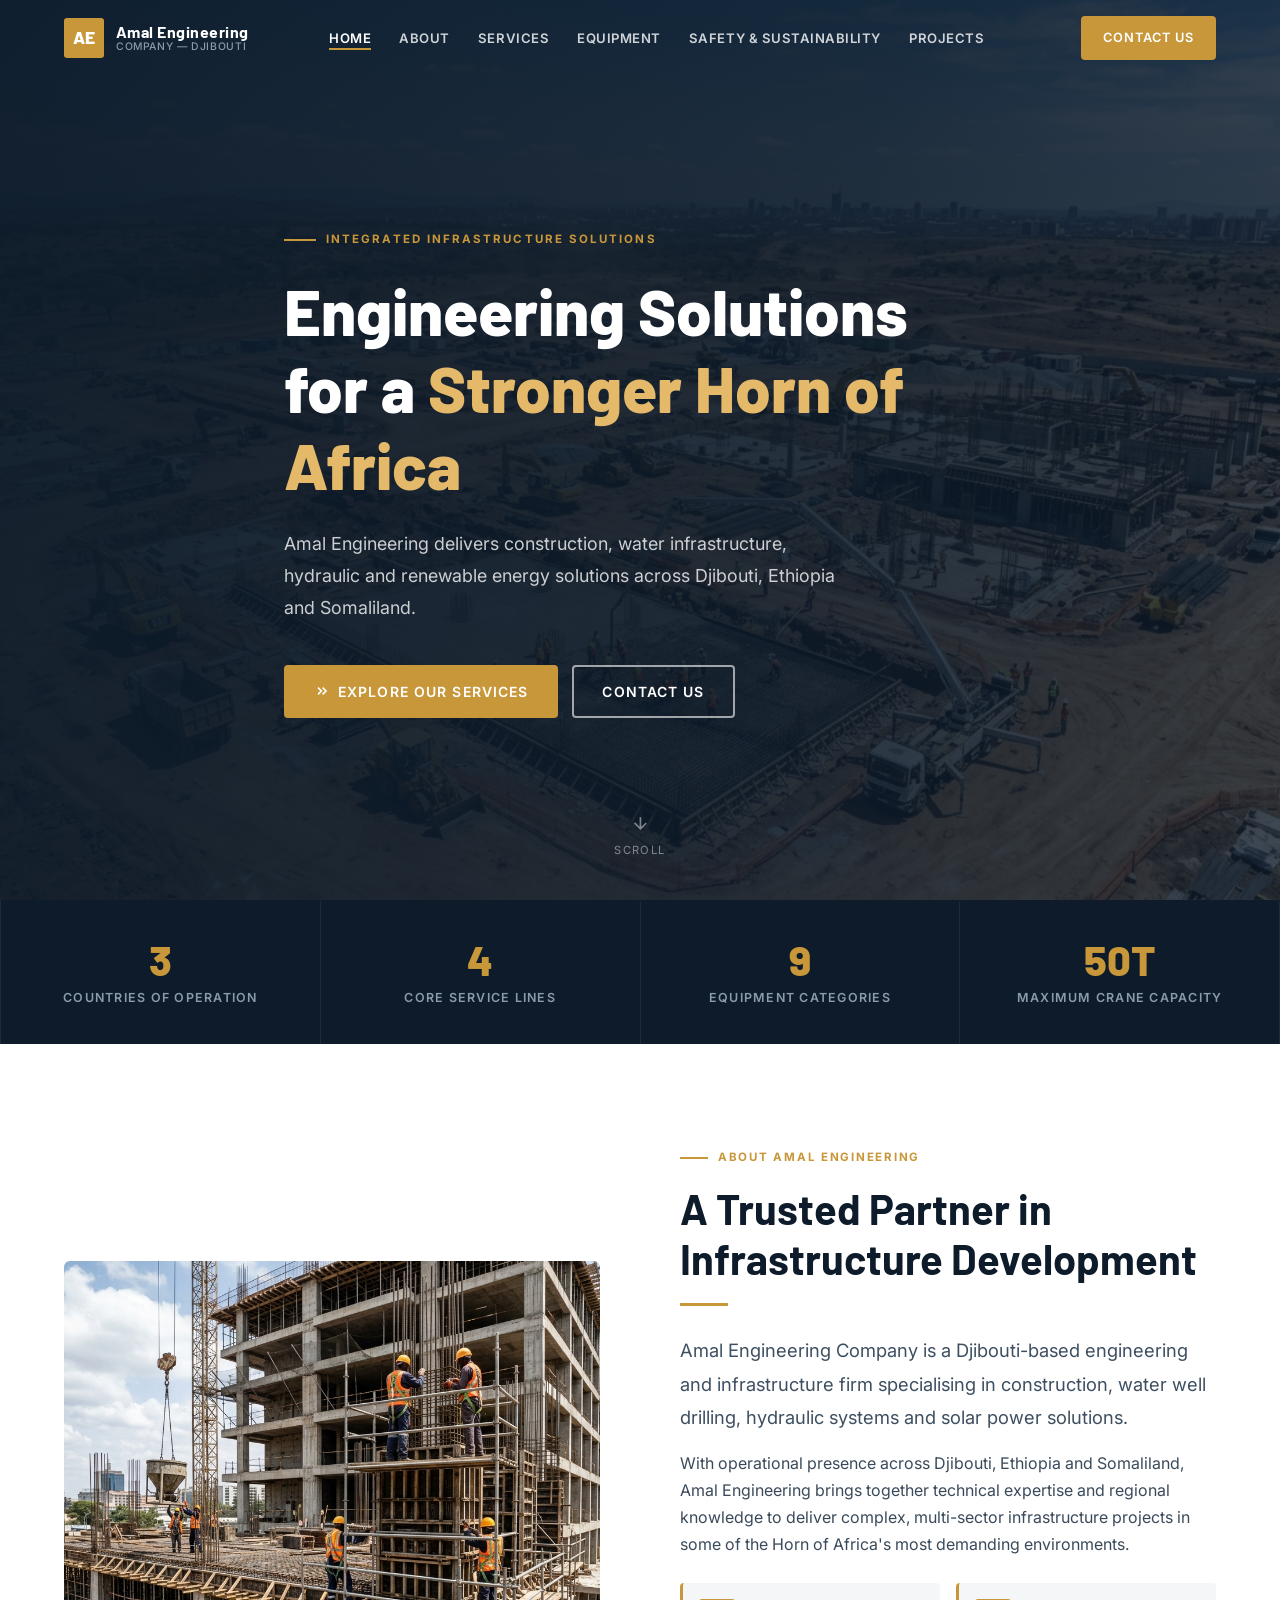
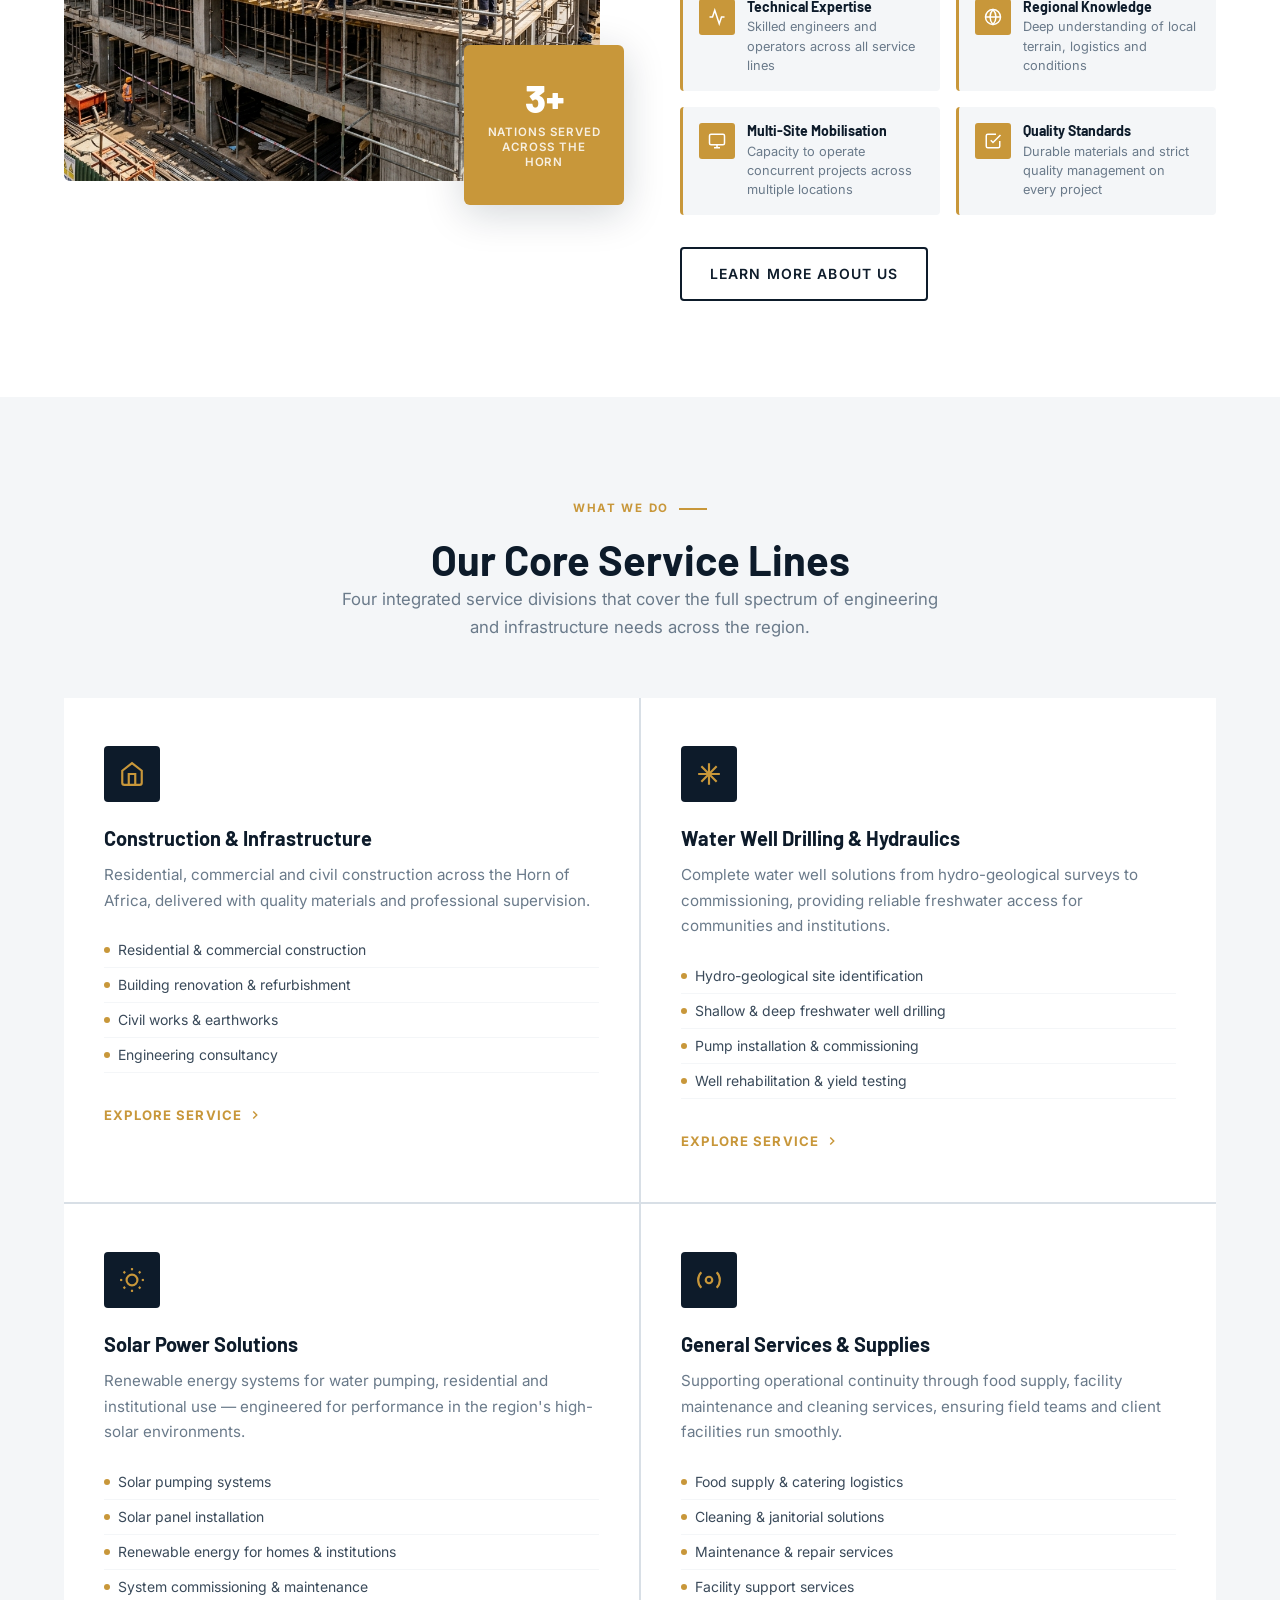
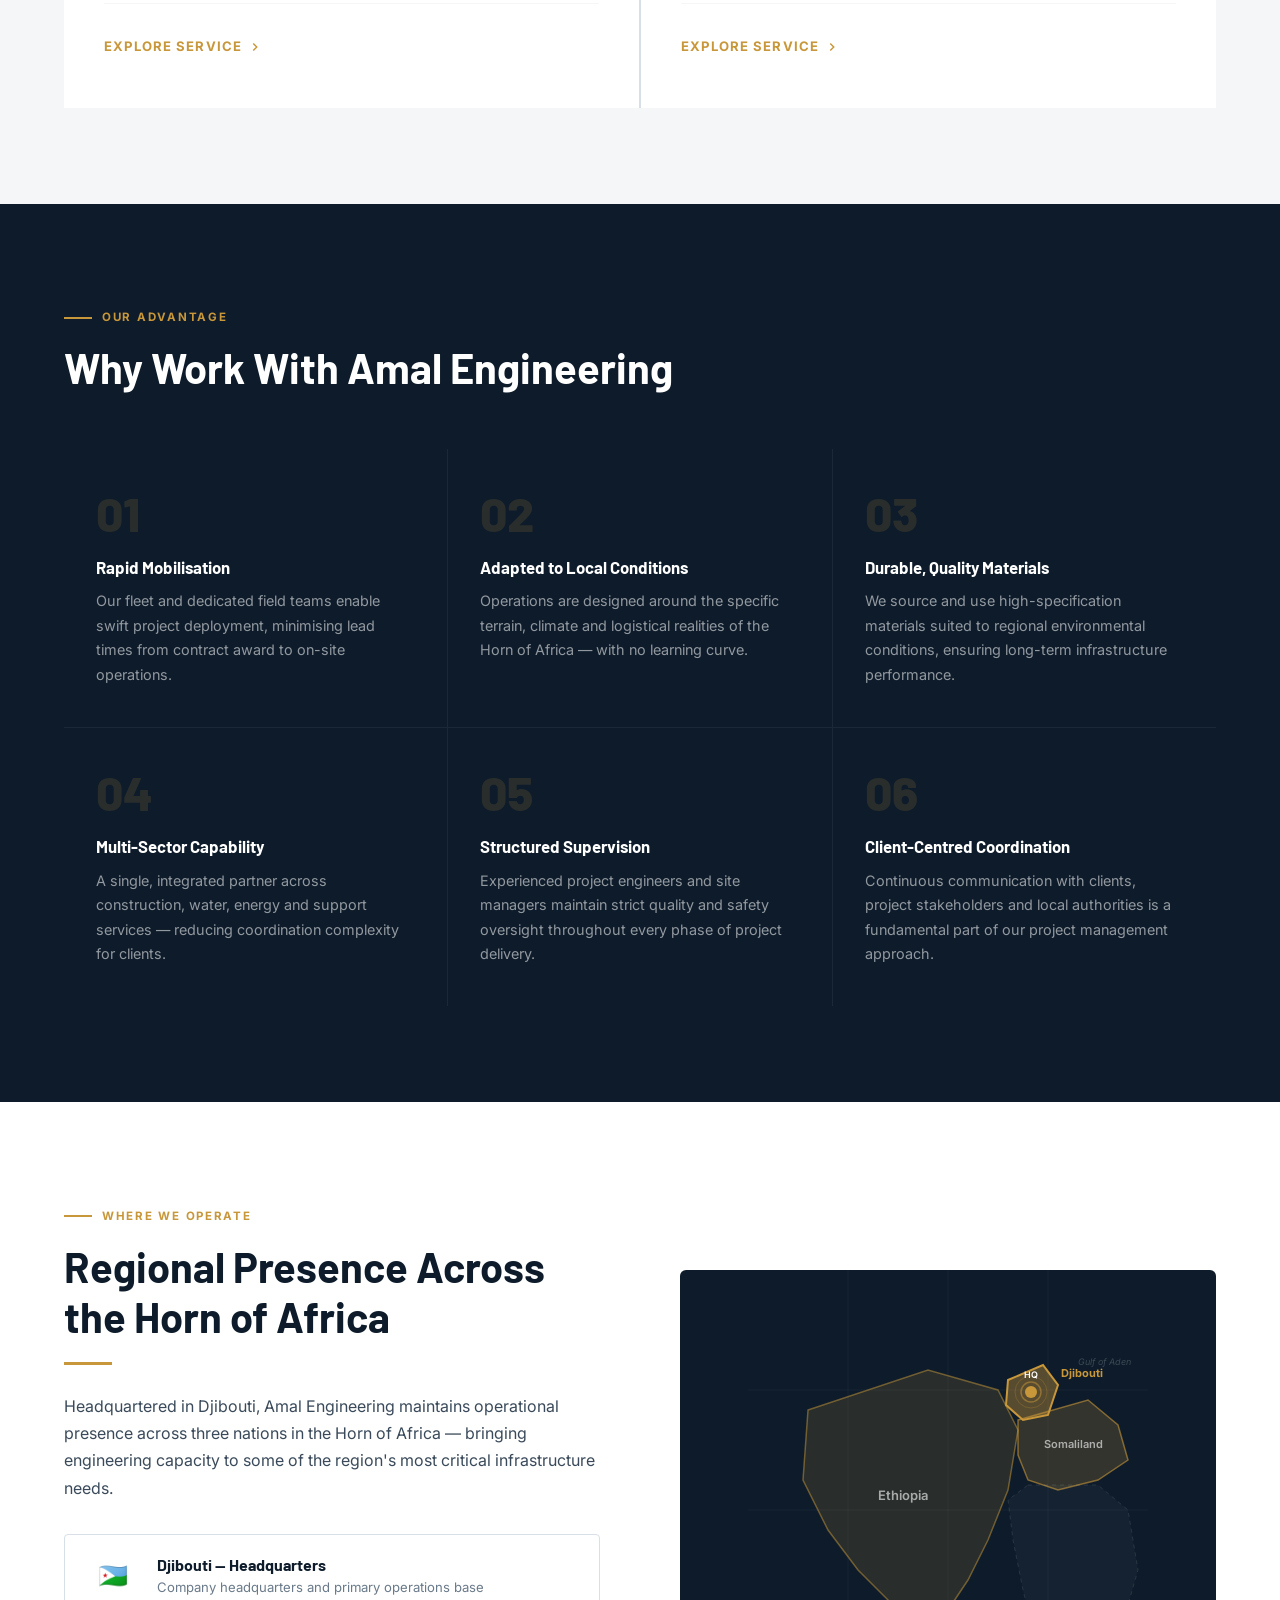
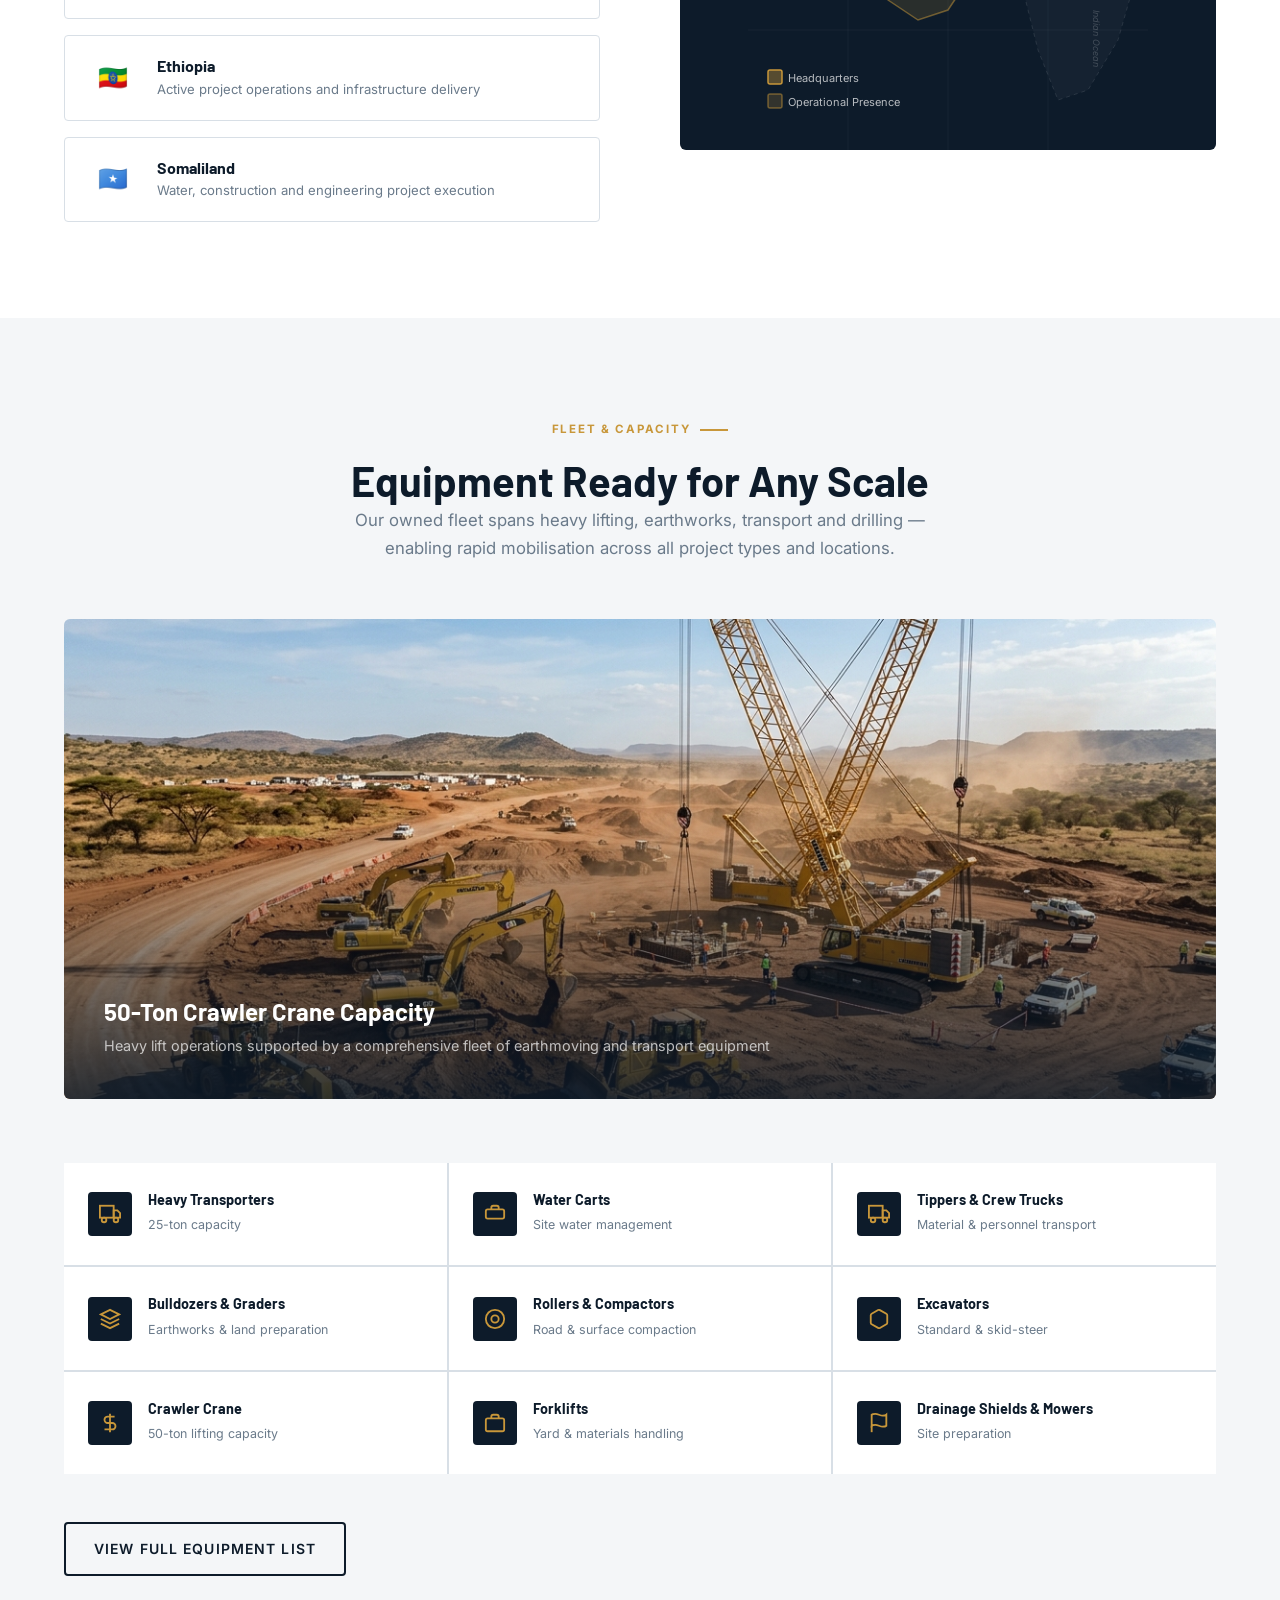
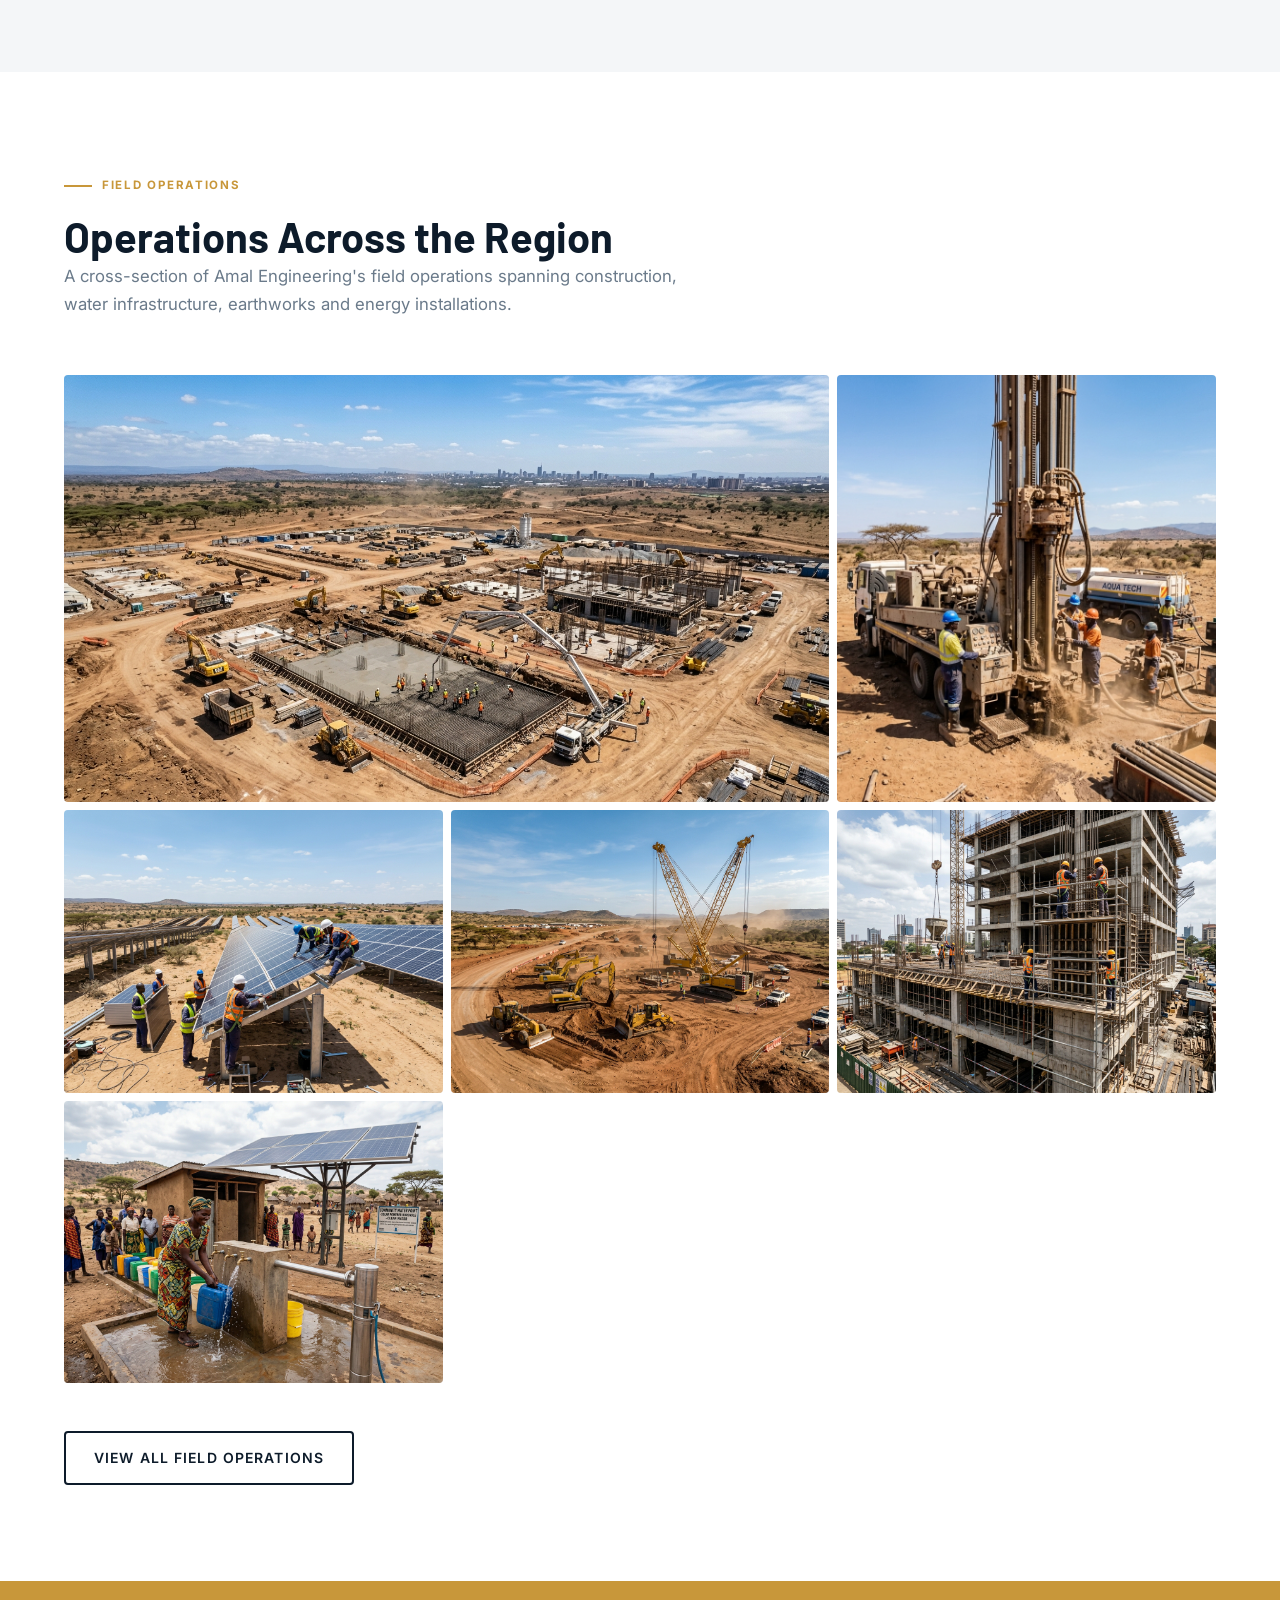
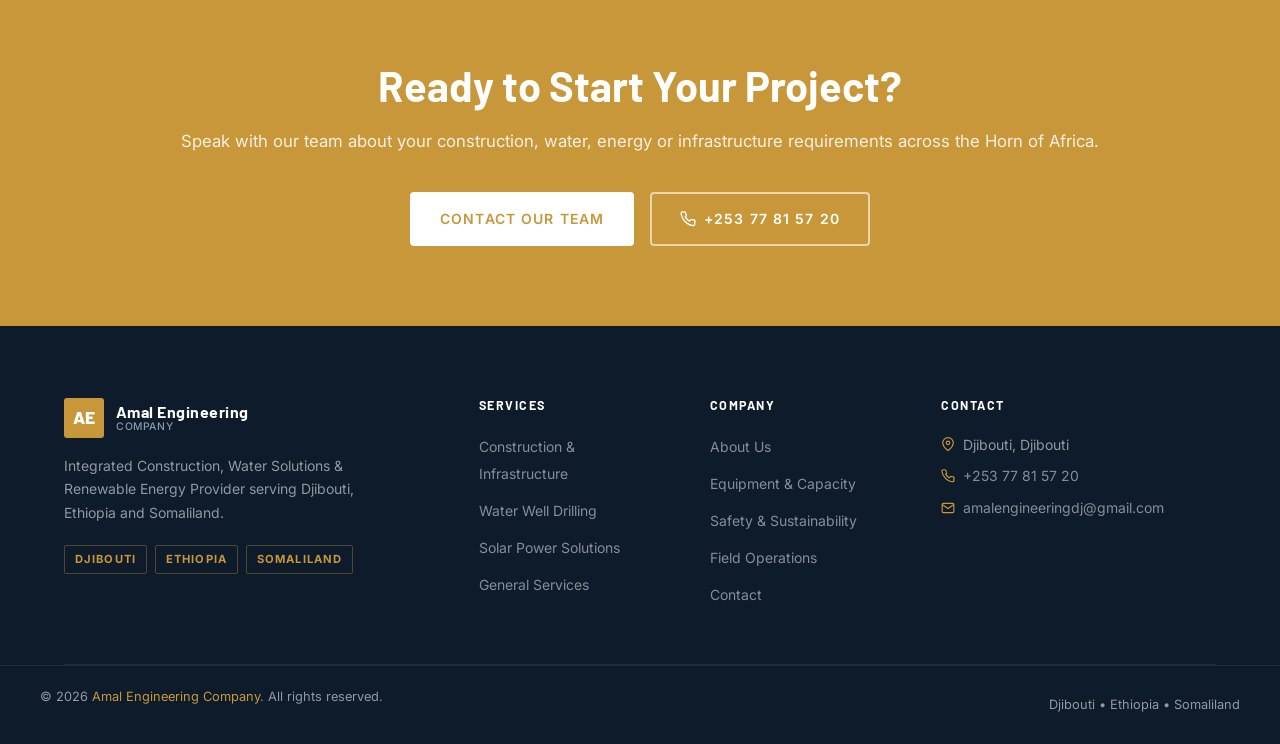
==== index.html @ 4c274668 "Initial commit: Amal Engineering Company corporate website" ====
<!DOCTYPE html>
<html lang="en">
<head>
  <meta charset="UTF-8" />
  <meta name="viewport" content="width=device-width, initial-scale=1.0" />
  <title>Amal Engineering Company — Construction, Water & Solar Solutions</title>
  <meta name="description" content="Amal Engineering Company delivers integrated construction, water well drilling, hydraulic systems and solar energy solutions across Djibouti, Ethiopia and Somaliland." />
  <meta name="keywords" content="engineering company Djibouti, water well drilling, construction Horn of Africa, solar energy Djibouti, infrastructure Ethiopia, Somaliland construction" />
  <link rel="canonical" href="index.html" />
  <link rel="stylesheet" href="css/style.css" />
  <link rel="icon" href="data:image/svg+xml,<svg xmlns='http://www.w3.org/2000/svg' viewBox='0 0 32 32'><rect width='32' height='32' rx='4' fill='%23C8973A'/><text y='22' x='4' font-size='18' font-weight='bold' fill='white' font-family='sans-serif'>A</text></svg>" />
</head>
<body>

<!-- HEADER -->
<header id="site-header">
  <div class="header-inner">
    <a href="index.html" class="site-logo" aria-label="Amal Engineering Home">
      <div class="logo-mark">AE</div>
      <div class="logo-text">
        <span>Amal Engineering</span>
        <span>Company — Djibouti</span>
      </div>
    </a>

    <nav class="main-nav" role="navigation" aria-label="Main navigation">
      <div class="nav-item">
        <a href="index.html" class="nav-link active">Home</a>
      </div>
      <div class="nav-item">
        <a href="about.html" class="nav-link">About</a>
      </div>
      <div class="nav-item has-dropdown">
        <a href="services.html" class="nav-link">Services</a>
        <div class="dropdown">
          <a href="water-drilling.html">Water &amp; Drilling</a>
          <a href="construction.html">Construction</a>
          <a href="solar-energy.html">Solar Energy</a>
          <a href="general-services.html">General Services</a>
        </div>
      </div>
      <div class="nav-item">
        <a href="equipment.html" class="nav-link">Equipment</a>
      </div>
      <div class="nav-item">
        <a href="safety.html" class="nav-link">Safety &amp; Sustainability</a>
      </div>
      <div class="nav-item">
        <a href="projects.html" class="nav-link">Projects</a>
      </div>
    </nav>

    <a href="contact.html" class="btn btn-primary header-cta btn-sm">Contact Us</a>

    <button class="nav-toggle" id="navToggle" aria-label="Toggle mobile menu" aria-expanded="false">
      <span></span><span></span><span></span>
    </button>
  </div>
</header>

<!-- MOBILE NAV -->
<nav class="mobile-nav" id="mobileNav" aria-label="Mobile navigation">
  <a href="index.html">Home</a>
  <a href="about.html">About</a>
  <a href="services.html">Services</a>
  <a href="water-drilling.html">Water &amp; Drilling</a>
  <a href="construction.html">Construction</a>
  <a href="solar-energy.html">Solar Energy</a>
  <a href="general-services.html">General Services</a>
  <a href="equipment.html">Equipment &amp; Capacity</a>
  <a href="safety.html">Safety &amp; Sustainability</a>
  <a href="projects.html">Projects</a>
  <a href="contact.html" class="btn btn-primary">Contact Us</a>
</nav>

<!-- HERO -->
<section class="hero" aria-label="Hero section">
  <div class="hero-bg">
    <img src="images/hero.jpg" alt="Amal Engineering construction site operations" loading="eager" fetchpriority="high" />
  </div>
  <div class="hero-overlay"></div>

  <div class="container">
    <div class="hero-content">
      <div class="hero-eyebrow">Integrated Infrastructure Solutions</div>
      <h1>Engineering Solutions for a <em>Stronger Horn of Africa</em></h1>
      <p class="hero-desc">
        Amal Engineering delivers construction, water infrastructure, hydraulic and renewable energy solutions across Djibouti, Ethiopia and Somaliland.
      </p>
      <div class="hero-btns">
        <a href="services.html" class="btn btn-primary" id="hero-explore-btn">
          <svg viewBox="0 0 24 24" fill="none" stroke="currentColor" stroke-width="2.5"><polyline points="13 17 18 12 13 7"/><polyline points="6 17 11 12 6 7"/></svg>
          Explore Our Services
        </a>
        <a href="contact.html" class="btn btn-outline" id="hero-contact-btn">Contact Us</a>
      </div>
    </div>
  </div>

  <div class="hero-scroll" aria-hidden="true">
    <svg viewBox="0 0 24 24" fill="none" stroke="currentColor" stroke-width="2"><path d="M12 5v14M5 12l7 7 7-7"/></svg>
    Scroll
  </div>
</section>

<!-- STATS BAR -->
<section class="stats-bar" aria-label="Company statistics">
  <div class="stats-grid container" style="max-width:100%; padding: 0;">
    <div class="stat-item fade-up">
      <div class="stat-number"><span class="counter" data-target="3">0</span></div>
      <div class="stat-label">Countries of Operation</div>
    </div>
    <div class="stat-item fade-up delay-1">
      <div class="stat-number"><span class="counter" data-target="4">0</span></div>
      <div class="stat-label">Core Service Lines</div>
    </div>
    <div class="stat-item fade-up delay-2">
      <div class="stat-number"><span class="counter" data-target="9">0</span></div>
      <div class="stat-label">Equipment Categories</div>
    </div>
    <div class="stat-item fade-up delay-3">
      <div class="stat-number"><span class="counter" data-target="50">0</span><span>T</span></div>
      <div class="stat-label">Maximum Crane Capacity</div>
    </div>
  </div>
</section>

<!-- ABOUT PREVIEW -->
<section class="section-pad" aria-labelledby="about-heading">
  <div class="container">
    <div class="about-grid">
      <div class="about-image fade-up">
        <img src="images/construction.jpg" alt="Amal Engineering construction operations" loading="lazy" />
        <div class="about-badge">
          <strong>3+</strong>
          <span>Nations Served Across The Horn</span>
        </div>
      </div>
      <div class="fade-up delay-2">
        <div class="section-label">About Amal Engineering</div>
        <h2 id="about-heading">A Trusted Partner in Infrastructure Development</h2>
        <div class="divider"></div>
        <p class="lead">Amal Engineering Company is a Djibouti-based engineering and infrastructure firm specialising in construction, water well drilling, hydraulic systems and solar power solutions.</p>
        <p>With operational presence across Djibouti, Ethiopia and Somaliland, Amal Engineering brings together technical expertise and regional knowledge to deliver complex, multi-sector infrastructure projects in some of the Horn of Africa's most demanding environments.</p>

        <div class="strengths-grid mt-24">
          <div class="strength-item">
            <div class="strength-icon">
              <svg viewBox="0 0 24 24" fill="none" stroke="currentColor" stroke-width="2"><path d="M22 12h-4l-3 9L9 3l-3 9H2"/></svg>
            </div>
            <div>
              <h4>Technical Expertise</h4>
              <p>Skilled engineers and operators across all service lines</p>
            </div>
          </div>
          <div class="strength-item">
            <div class="strength-icon">
              <svg viewBox="0 0 24 24" fill="none" stroke="currentColor" stroke-width="2"><circle cx="12" cy="12" r="10"/><path d="M2 12h20M12 2a15.3 15.3 0 0 1 4 10 15.3 15.3 0 0 1-4 10 15.3 15.3 0 0 1-4-10 15.3 15.3 0 0 1 4-10z"/></svg>
            </div>
            <div>
              <h4>Regional Knowledge</h4>
              <p>Deep understanding of local terrain, logistics and conditions</p>
            </div>
          </div>
          <div class="strength-item">
            <div class="strength-icon">
              <svg viewBox="0 0 24 24" fill="none" stroke="currentColor" stroke-width="2"><rect x="2" y="3" width="20" height="14" rx="2"/><path d="M8 21h8M12 17v4"/></svg>
            </div>
            <div>
              <h4>Multi-Site Mobilisation</h4>
              <p>Capacity to operate concurrent projects across multiple locations</p>
            </div>
          </div>
          <div class="strength-item">
            <div class="strength-icon">
              <svg viewBox="0 0 24 24" fill="none" stroke="currentColor" stroke-width="2"><polyline points="9 11 12 14 22 4"/><path d="M21 12v7a2 2 0 0 1-2 2H5a2 2 0 0 1-2-2V5a2 2 0 0 1 2-2h11"/></svg>
            </div>
            <div>
              <h4>Quality Standards</h4>
              <p>Durable materials and strict quality management on every project</p>
            </div>
          </div>
        </div>
        <div class="mt-32">
          <a href="about.html" class="btn btn-outline-dark" id="about-learn-more-btn">Learn More About Us</a>
        </div>
      </div>
    </div>
  </div>
</section>

<!-- SERVICES -->
<section class="services-section section-pad" aria-labelledby="services-heading">
  <div class="container">
    <div class="section-header centered fade-up">
      <div class="section-label">What We Do</div>
      <h2 id="services-heading">Our Core Service Lines</h2>
      <p>Four integrated service divisions that cover the full spectrum of engineering and infrastructure needs across the region.</p>
    </div>

    <div class="services-grid">
      <!-- Construction -->
      <div class="service-card fade-up">
        <div class="service-icon">
          <svg viewBox="0 0 24 24" fill="none" stroke="currentColor" stroke-width="2"><path d="M3 9l9-7 9 7v11a2 2 0 0 1-2 2H5a2 2 0 0 1-2-2z"/><polyline points="9 22 9 12 15 12 15 22"/></svg>
        </div>
        <h3>Construction &amp; Infrastructure</h3>
        <p>Residential, commercial and civil construction across the Horn of Africa, delivered with quality materials and professional supervision.</p>
        <ul class="service-list">
          <li>Residential &amp; commercial construction</li>
          <li>Building renovation &amp; refurbishment</li>
          <li>Civil works &amp; earthworks</li>
          <li>Engineering consultancy</li>
        </ul>
        <a href="construction.html" class="service-link">
          Explore Service
          <svg viewBox="0 0 24 24" fill="none" stroke="currentColor" stroke-width="2.5"><polyline points="9 18 15 12 9 6"/></svg>
        </a>
      </div>

      <!-- Water Drilling -->
      <div class="service-card fade-up delay-1">
        <div class="service-icon">
          <svg viewBox="0 0 24 24" fill="none" stroke="currentColor" stroke-width="2"><path d="M12 2v20M2 12h20"/><path d="M4.93 4.93l14.14 14.14M19.07 4.93L4.93 19.07"/></svg>
        </div>
        <h3>Water Well Drilling &amp; Hydraulics</h3>
        <p>Complete water well solutions from hydro-geological surveys to commissioning, providing reliable freshwater access for communities and institutions.</p>
        <ul class="service-list">
          <li>Hydro-geological site identification</li>
          <li>Shallow &amp; deep freshwater well drilling</li>
          <li>Pump installation &amp; commissioning</li>
          <li>Well rehabilitation &amp; yield testing</li>
        </ul>
        <a href="water-drilling.html" class="service-link">
          Explore Service
          <svg viewBox="0 0 24 24" fill="none" stroke="currentColor" stroke-width="2.5"><polyline points="9 18 15 12 9 6"/></svg>
        </a>
      </div>

      <!-- Solar -->
      <div class="service-card fade-up delay-2">
        <div class="service-icon">
          <svg viewBox="0 0 24 24" fill="none" stroke="currentColor" stroke-width="2"><circle cx="12" cy="12" r="5"/><line x1="12" y1="1" x2="12" y2="3"/><line x1="12" y1="21" x2="12" y2="23"/><line x1="4.22" y1="4.22" x2="5.64" y2="5.64"/><line x1="18.36" y1="18.36" x2="19.78" y2="19.78"/><line x1="1" y1="12" x2="3" y2="12"/><line x1="21" y1="12" x2="23" y2="12"/><line x1="4.22" y1="19.78" x2="5.64" y2="18.36"/><line x1="18.36" y1="5.64" x2="19.78" y2="4.22"/></svg>
        </div>
        <h3>Solar Power Solutions</h3>
        <p>Renewable energy systems for water pumping, residential and institutional use — engineered for performance in the region's high-solar environments.</p>
        <ul class="service-list">
          <li>Solar pumping systems</li>
          <li>Solar panel installation</li>
          <li>Renewable energy for homes &amp; institutions</li>
          <li>System commissioning &amp; maintenance</li>
        </ul>
        <a href="solar-energy.html" class="service-link">
          Explore Service
          <svg viewBox="0 0 24 24" fill="none" stroke="currentColor" stroke-width="2.5"><polyline points="9 18 15 12 9 6"/></svg>
        </a>
      </div>

      <!-- General Services -->
      <div class="service-card fade-up delay-3">
        <div class="service-icon">
          <svg viewBox="0 0 24 24" fill="none" stroke="currentColor" stroke-width="2"><circle cx="12" cy="12" r="3"/><path d="M19.07 4.93a10 10 0 0 1 0 14.14M4.93 4.93a10 10 0 0 0 0 14.14"/></svg>
        </div>
        <h3>General Services &amp; Supplies</h3>
        <p>Supporting operational continuity through food supply, facility maintenance and cleaning services, ensuring field teams and client facilities run smoothly.</p>
        <ul class="service-list">
          <li>Food supply &amp; catering logistics</li>
          <li>Cleaning &amp; janitorial solutions</li>
          <li>Maintenance &amp; repair services</li>
          <li>Facility support services</li>
        </ul>
        <a href="general-services.html" class="service-link">
          Explore Service
          <svg viewBox="0 0 24 24" fill="none" stroke="currentColor" stroke-width="2.5"><polyline points="9 18 15 12 9 6"/></svg>
        </a>
      </div>
    </div>
  </div>
</section>

<!-- WHY WORK WITH US -->
<section class="why-section section-pad" aria-labelledby="why-heading">
  <div class="container">
    <div class="section-header fade-up">
      <div class="section-label">Our Advantage</div>
      <h2 id="why-heading" class="text-white">Why Work With Amal Engineering</h2>
    </div>

    <div class="why-grid">
      <div class="why-item fade-up">
        <div class="why-num">01</div>
        <h3>Rapid Mobilisation</h3>
        <p>Our fleet and dedicated field teams enable swift project deployment, minimising lead times from contract award to on-site operations.</p>
      </div>
      <div class="why-item fade-up delay-1">
        <div class="why-num">02</div>
        <h3>Adapted to Local Conditions</h3>
        <p>Operations are designed around the specific terrain, climate and logistical realities of the Horn of Africa — with no learning curve.</p>
      </div>
      <div class="why-item fade-up delay-2">
        <div class="why-num">03</div>
        <h3>Durable, Quality Materials</h3>
        <p>We source and use high-specification materials suited to regional environmental conditions, ensuring long-term infrastructure performance.</p>
      </div>
      <div class="why-item fade-up delay-3">
        <div class="why-num">04</div>
        <h3>Multi-Sector Capability</h3>
        <p>A single, integrated partner across construction, water, energy and support services — reducing coordination complexity for clients.</p>
      </div>
      <div class="why-item fade-up delay-4">
        <div class="why-num">05</div>
        <h3>Structured Supervision</h3>
        <p>Experienced project engineers and site managers maintain strict quality and safety oversight throughout every phase of project delivery.</p>
      </div>
      <div class="why-item fade-up delay-5">
        <div class="why-num">06</div>
        <h3>Client-Centred Coordination</h3>
        <p>Continuous communication with clients, project stakeholders and local authorities is a fundamental part of our project management approach.</p>
      </div>
    </div>
  </div>
</section>

<!-- REGIONAL PRESENCE -->
<section class="section-pad" aria-labelledby="region-heading">
  <div class="container">
    <div class="region-grid">
      <div class="fade-up">
        <div class="section-label">Where We Operate</div>
        <h2 id="region-heading">Regional Presence Across the Horn of Africa</h2>
        <div class="divider"></div>
        <p>Headquartered in Djibouti, Amal Engineering maintains operational presence across three nations in the Horn of Africa — bringing engineering capacity to some of the region's most critical infrastructure needs.</p>

        <div class="country-list">
          <div class="country-item">
            <div class="country-flag" role="img" aria-label="Djibouti flag">🇩🇯</div>
            <div>
              <h4>Djibouti — Headquarters</h4>
              <p>Company headquarters and primary operations base</p>
            </div>
          </div>
          <div class="country-item">
            <div class="country-flag" role="img" aria-label="Ethiopia flag">🇪🇹</div>
            <div>
              <h4>Ethiopia</h4>
              <p>Active project operations and infrastructure delivery</p>
            </div>
          </div>
          <div class="country-item">
            <div class="country-flag" role="img" aria-label="Somaliland flag">🇸🇴</div>
            <div>
              <h4>Somaliland</h4>
              <p>Water, construction and engineering project execution</p>
            </div>
          </div>
        </div>
      </div>

      <div class="region-map fade-up delay-2" aria-label="Map showing Djibouti, Ethiopia and Somaliland">
        <!-- SVG Horn of Africa Map -->
        <svg viewBox="0 0 400 480" fill="none" xmlns="http://www.w3.org/2000/svg" role="img" aria-label="Regional map">
          <!-- Background -->
          <rect width="400" height="480" fill="#0D1B2A"/>
          <!-- Grid lines -->
          <line x1="0" y1="120" x2="400" y2="120" stroke="rgba(255,255,255,0.04)" stroke-width="1"/>
          <line x1="0" y1="240" x2="400" y2="240" stroke="rgba(255,255,255,0.04)" stroke-width="1"/>
          <line x1="0" y1="360" x2="400" y2="360" stroke="rgba(255,255,255,0.04)" stroke-width="1"/>
          <line x1="100" y1="0" x2="100" y2="480" stroke="rgba(255,255,255,0.04)" stroke-width="1"/>
          <line x1="200" y1="0" x2="200" y2="480" stroke="rgba(255,255,255,0.04)" stroke-width="1"/>
          <line x1="300" y1="0" x2="300" y2="480" stroke="rgba(255,255,255,0.04)" stroke-width="1"/>

          <!-- Ethiopia shape (simplified) -->
          <path d="M60 140 L180 100 L250 120 L270 160 L260 220 L240 270 L220 310 L200 340 L170 350 L140 330 L110 300 L80 260 L55 210 Z"
                fill="rgba(200,151,58,0.15)" stroke="rgba(200,151,58,0.5)" stroke-width="1.5"/>
          <text x="155" y="230" fill="rgba(255,255,255,0.6)" font-size="13" font-weight="600" text-anchor="middle" font-family="Inter, sans-serif">Ethiopia</text>

          <!-- Djibouti shape (simplified) -->
          <path d="M260 110 L295 95 L310 115 L300 145 L275 150 L258 135 Z"
                fill="rgba(200,151,58,0.4)" stroke="#C8973A" stroke-width="2"/>
          <text x="313" y="107" fill="#C8973A" font-size="11" font-weight="700" font-family="Inter, sans-serif">Djibouti</text>

          <!-- Somaliland shape (simplified) -->
          <path d="M270 150 L340 130 L370 155 L380 190 L350 210 L310 220 L280 210 L270 185 Z"
                fill="rgba(200,151,58,0.2)" stroke="rgba(200,151,58,0.6)" stroke-width="1.5"/>
          <text x="325" y="178" fill="rgba(255,255,255,0.6)" font-size="11" font-weight="600" text-anchor="middle" font-family="Inter, sans-serif">Somaliland</text>

          <!-- Somalia (unfilled, context only) -->
          <path d="M280 215 L350 215 L380 240 L390 300 L370 370 L340 420 L310 430 L290 380 L275 320 L265 270 L260 230 Z"
                fill="rgba(255,255,255,0.03)" stroke="rgba(255,255,255,0.1)" stroke-width="1" stroke-dasharray="4,4"/>

          <!-- HQ marker -->
          <circle cx="283" cy="122" r="6" fill="#C8973A"/>
          <circle cx="283" cy="122" r="10" fill="none" stroke="#C8973A" stroke-width="1.5" opacity="0.5"/>
          <circle cx="283" cy="122" r="16" fill="none" stroke="#C8973A" stroke-width="1" opacity="0.25"/>
          <text x="283" y="108" fill="white" font-size="9" text-anchor="middle" font-weight="600" font-family="Inter, sans-serif">HQ</text>

          <!-- Legend -->
          <rect x="20" y="400" width="14" height="14" rx="2" fill="rgba(200,151,58,0.4)" stroke="#C8973A" stroke-width="1.5"/>
          <text x="40" y="412" fill="rgba(255,255,255,0.7)" font-size="11" font-family="Inter, sans-serif">Headquarters</text>
          <rect x="20" y="424" width="14" height="14" rx="2" fill="rgba(200,151,58,0.2)" stroke="rgba(200,151,58,0.5)" stroke-width="1.5"/>
          <text x="40" y="436" fill="rgba(255,255,255,0.7)" font-size="11" font-family="Inter, sans-serif">Operational Presence</text>

          <!-- Gulf of Aden label -->
          <text x="330" y="95" fill="rgba(255,255,255,0.2)" font-size="9" font-style="italic" font-family="Inter, sans-serif">Gulf of Aden</text>
          <!-- Indian Ocean label -->
          <text x="345" y="340" fill="rgba(255,255,255,0.2)" font-size="9" font-style="italic" font-family="Inter, sans-serif" transform="rotate(90, 345, 340)">Indian Ocean</text>
        </svg>
      </div>
    </div>
  </div>
</section>

<!-- EQUIPMENT PREVIEW -->
<section class="section-pad" style="background: var(--gray-bg);" aria-labelledby="equip-heading">
  <div class="container">
    <div class="section-header centered fade-up">
      <div class="section-label">Fleet &amp; Capacity</div>
      <h2 id="equip-heading">Equipment Ready for Any Scale</h2>
      <p>Our owned fleet spans heavy lifting, earthworks, transport and drilling — enabling rapid mobilisation across all project types and locations.</p>
    </div>

    <div class="equipment-image-wrap fade-up">
      <img src="images/equipment.jpg" alt="Amal Engineering heavy equipment fleet on site" loading="lazy" />
      <div class="equipment-overlay">
        <div class="equipment-overlay-text">
          <h3>50-Ton Crawler Crane Capacity</h3>
          <p>Heavy lift operations supported by a comprehensive fleet of earthmoving and transport equipment</p>
        </div>
      </div>
    </div>

    <div class="equipment-grid fade-up">
      <div class="equipment-item">
        <div class="equip-icon"><svg viewBox="0 0 24 24" fill="none" stroke="currentColor" stroke-width="2"><rect x="1" y="3" width="15" height="13"/><polygon points="16 8 20 8 23 11 23 16 16 16 16 8"/><circle cx="5.5" cy="18.5" r="2.5"/><circle cx="18.5" cy="18.5" r="2.5"/></svg></div>
        <div class="equip-info"><h4>Heavy Transporters</h4><span>25-ton capacity</span></div>
      </div>
      <div class="equipment-item">
        <div class="equip-icon"><svg viewBox="0 0 24 24" fill="none" stroke="currentColor" stroke-width="2"><path d="M20 7H4a2 2 0 0 0-2 2v6a2 2 0 0 0 2 2h16a2 2 0 0 0 2-2V9a2 2 0 0 0-2-2z"/><path d="M8 7V5a2 2 0 0 1 2-2h4a2 2 0 0 1 2 2v2"/></svg></div>
        <div class="equip-info"><h4>Water Carts</h4><span>Site water management</span></div>
      </div>
      <div class="equipment-item">
        <div class="equip-icon"><svg viewBox="0 0 24 24" fill="none" stroke="currentColor" stroke-width="2"><rect x="1" y="3" width="15" height="13"/><polygon points="16 8 20 8 23 11 23 16 16 16 16 8"/><circle cx="5.5" cy="18.5" r="2.5"/><circle cx="18.5" cy="18.5" r="2.5"/></svg></div>
        <div class="equip-info"><h4>Tippers &amp; Crew Trucks</h4><span>Material &amp; personnel transport</span></div>
      </div>
      <div class="equipment-item">
        <div class="equip-icon"><svg viewBox="0 0 24 24" fill="none" stroke="currentColor" stroke-width="2"><path d="M12 2L2 7l10 5 10-5-10-5zM2 17l10 5 10-5M2 12l10 5 10-5"/></svg></div>
        <div class="equip-info"><h4>Bulldozers &amp; Graders</h4><span>Earthworks &amp; land preparation</span></div>
      </div>
      <div class="equipment-item">
        <div class="equip-icon"><svg viewBox="0 0 24 24" fill="none" stroke="currentColor" stroke-width="2"><circle cx="12" cy="12" r="10"/><circle cx="12" cy="12" r="4"/></svg></div>
        <div class="equip-info"><h4>Rollers &amp; Compactors</h4><span>Road &amp; surface compaction</span></div>
      </div>
      <div class="equipment-item">
        <div class="equip-icon"><svg viewBox="0 0 24 24" fill="none" stroke="currentColor" stroke-width="2"><path d="M21 16V8a2 2 0 0 0-1-1.73l-7-4a2 2 0 0 0-2 0l-7 4A2 2 0 0 0 3 8v8a2 2 0 0 0 1 1.73l7 4a2 2 0 0 0 2 0l7-4A2 2 0 0 0 21 16z"/></svg></div>
        <div class="equip-info"><h4>Excavators</h4><span>Standard &amp; skid-steer</span></div>
      </div>
      <div class="equipment-item">
        <div class="equip-icon"><svg viewBox="0 0 24 24" fill="none" stroke="currentColor" stroke-width="2"><line x1="12" y1="2" x2="12" y2="22"/><path d="M17 5H9.5a3.5 3.5 0 0 0 0 7h5a3.5 3.5 0 0 1 0 7H6"/></svg></div>
        <div class="equip-info"><h4>Crawler Crane</h4><span>50-ton lifting capacity</span></div>
      </div>
      <div class="equipment-item">
        <div class="equip-icon"><svg viewBox="0 0 24 24" fill="none" stroke="currentColor" stroke-width="2"><rect x="2" y="7" width="20" height="14" rx="2"/><path d="M16 7V5a2 2 0 0 0-2-2h-4a2 2 0 0 0-2 2v2"/></svg></div>
        <div class="equip-info"><h4>Forklifts</h4><span>Yard &amp; materials handling</span></div>
      </div>
      <div class="equipment-item">
        <div class="equip-icon"><svg viewBox="0 0 24 24" fill="none" stroke="currentColor" stroke-width="2"><path d="M4 15s1-1 4-1 5 2 8 2 4-1 4-1V3s-1 1-4 1-5-2-8-2-4 1-4 1z"/><line x1="4" y1="22" x2="4" y2="15"/></svg></div>
        <div class="equip-info"><h4>Drainage Shields &amp; Mowers</h4><span>Site preparation</span></div>
      </div>
    </div>

    <div class="mt-48 text-center fade-up">
      <a href="equipment.html" class="btn btn-outline-dark" id="view-all-equipment-btn">View Full Equipment List</a>
    </div>
  </div>
</section>

<!-- PROJECTS GALLERY PREVIEW -->
<section class="section-pad" aria-labelledby="projects-heading">
  <div class="container">
    <div class="section-header fade-up">
      <div class="section-label">Field Operations</div>
      <h2 id="projects-heading">Operations Across the Region</h2>
      <p>A cross-section of Amal Engineering's field operations spanning construction, water infrastructure, earthworks and energy installations.</p>
    </div>

    <div class="gallery-grid fade-up">
      <div class="gallery-item large">
        <img src="images/hero.jpg" alt="Large-scale construction site operations" loading="lazy" />
        <div class="gallery-caption">Construction &amp; Earthworks</div>
      </div>
      <div class="gallery-item">
        <img src="images/water-drilling.jpg" alt="Water well drilling operation" loading="lazy" />
        <div class="gallery-caption">Water Well Drilling</div>
      </div>
      <div class="gallery-item">
        <img src="images/solar.jpg" alt="Solar panel installation" loading="lazy" />
        <div class="gallery-caption">Solar Installation</div>
      </div>
      <div class="gallery-item">
        <img src="images/equipment.jpg" alt="Heavy equipment operations" loading="lazy" />
        <div class="gallery-caption">Heavy Equipment Operations</div>
      </div>
      <div class="gallery-item">
        <img src="images/construction.jpg" alt="Building construction" loading="lazy" />
        <div class="gallery-caption">Reinforced Concrete Construction</div>
      </div>
      <div class="gallery-item">
        <img src="images/water-community.jpg" alt="Water distribution point" loading="lazy" />
        <div class="gallery-caption">Community Water Distribution</div>
      </div>
    </div>

    <div class="mt-48 text-center fade-up">
      <a href="projects.html" class="btn btn-outline-dark" id="view-projects-btn">View All Field Operations</a>
    </div>
  </div>
</section>

<!-- CTA -->
<section class="cta-section" aria-label="Call to action">
  <div class="container">
    <div class="cta-inner fade-up">
      <h2>Ready to Start Your Project?</h2>
      <p>Speak with our team about your construction, water, energy or infrastructure requirements across the Horn of Africa.</p>
      <div class="cta-btns">
        <a href="contact.html" class="btn btn-white" id="cta-contact-btn">Contact Our Team</a>
        <a href="tel:+25377815720" class="btn btn-outline-white" id="cta-call-btn">
          <svg viewBox="0 0 24 24" fill="none" stroke="currentColor" stroke-width="2"><path d="M22 16.92v3a2 2 0 0 1-2.18 2 19.79 19.79 0 0 1-8.63-3.07A19.5 19.5 0 0 1 4.69 12a19.79 19.79 0 0 1-3.07-8.67A2 2 0 0 1 3.6 1.27h3a2 2 0 0 1 2 1.72c.127.96.361 1.903.7 2.81a2 2 0 0 1-.45 2.11L7.91 8.82a16 16 0 0 0 6.27 6.27l1.85-1.85a2 2 0 0 1 2.11-.45c.907.339 1.85.573 2.81.7A2 2 0 0 1 22 16.92z"/></svg>
          +253 77 81 57 20
        </a>
      </div>
    </div>
  </div>
</section>

<!-- FOOTER -->
<footer role="contentinfo">
  <div class="container">
    <div class="footer-grid">
      <div class="footer-brand">
        <div class="site-logo">
          <div class="logo-mark">AE</div>
          <div class="logo-text">
            <span>Amal Engineering</span>
            <span>Company</span>
          </div>
        </div>
        <p>Integrated Construction, Water Solutions &amp; Renewable Energy Provider serving Djibouti, Ethiopia and Somaliland.</p>
        <div class="footer-regions">
          <span class="region-tag">Djibouti</span>
          <span class="region-tag">Ethiopia</span>
          <span class="region-tag">Somaliland</span>
        </div>
      </div>

      <div class="footer-col">
        <h5>Services</h5>
        <ul>
          <li><a href="construction.html">Construction &amp; Infrastructure</a></li>
          <li><a href="water-drilling.html">Water Well Drilling</a></li>
          <li><a href="solar-energy.html">Solar Power Solutions</a></li>
          <li><a href="general-services.html">General Services</a></li>
        </ul>
      </div>

      <div class="footer-col">
        <h5>Company</h5>
        <ul>
          <li><a href="about.html">About Us</a></li>
          <li><a href="equipment.html">Equipment &amp; Capacity</a></li>
          <li><a href="safety.html">Safety &amp; Sustainability</a></li>
          <li><a href="projects.html">Field Operations</a></li>
          <li><a href="contact.html">Contact</a></li>
        </ul>
      </div>

      <div class="footer-col footer-contact">
        <h5>Contact</h5>
        <p>
          <svg viewBox="0 0 24 24" fill="none" stroke="currentColor" stroke-width="2"><path d="M21 10c0 7-9 13-9 13s-9-6-9-13a9 9 0 0 1 18 0z"/><circle cx="12" cy="10" r="3"/></svg>
          Djibouti, Djibouti
        </p>
        <p>
          <svg viewBox="0 0 24 24" fill="none" stroke="currentColor" stroke-width="2"><path d="M22 16.92v3a2 2 0 0 1-2.18 2 19.79 19.79 0 0 1-8.63-3.07A19.5 19.5 0 0 1 4.69 12 19.79 19.79 0 0 1 1.62 3.33A2 2 0 0 1 3.6 1.27h3a2 2 0 0 1 2 1.72c.127.96.361 1.903.7 2.81a2 2 0 0 1-.45 2.11L7.91 8.82a16 16 0 0 0 6.27 6.27l1.85-1.85a2 2 0 0 1 2.11-.45c.907.339 1.85.573 2.81.7A2 2 0 0 1 22 16.92z"/></svg>
          <a href="tel:+25377815720">+253 77 81 57 20</a>
        </p>
        <p>
          <svg viewBox="0 0 24 24" fill="none" stroke="currentColor" stroke-width="2"><path d="M4 4h16c1.1 0 2 .9 2 2v12c0 1.1-.9 2-2 2H4c-1.1 0-2-.9-2-2V6c0-1.1.9-2 2-2z"/><polyline points="22,6 12,13 2,6"/></svg>
          <a href="mailto:amalengineeringdj@gmail.com">amalengineeringdj@gmail.com</a>
        </p>
      </div>
    </div>
  </div>
  <div class="footer-bottom" style="border-top: 1px solid rgba(255,255,255,0.08); padding: 20px 24px;">
    <div style="max-width: var(--container); margin: 0 auto; width: 100%; display: flex; align-items: center; justify-content: space-between; flex-wrap: wrap; gap: 12px;">
      <p>&copy; 2026 <span>Amal Engineering Company</span>. All rights reserved.</p>
      <p>Djibouti &bull; Ethiopia &bull; Somaliland</p>
    </div>
  </div>
</footer>

<script src="js/main.js"></script>
</body>
</html>
---- css/style.css ----
/* ============================================================
   AMAL ENGINEERING COMPANY — MAIN STYLESHEET
   Design System: Corporate Engineering / Navy + Charcoal / Accent: #C8973A
   ============================================================ */

@import url('https://fonts.googleapis.com/css2?family=Inter:wght@300;400;500;600;700;800&family=Barlow:wght@400;500;600;700;800&display=swap');

/* === RESET & BASE ============================================ */
*, *::before, *::after { box-sizing: border-box; margin: 0; padding: 0; }

:root {
  --navy:       #0D1B2A;
  --navy-mid:   #162338;
  --navy-light: #1E3451;
  --charcoal:   #2C3E50;
  --charcoal-2: #3D4F60;
  --gray-dark:  #5A6A7A;
  --gray-mid:   #8A9BAA;
  --gray-light: #D0D9E2;
  --gray-bg:    #F4F6F8;
  --white:      #FFFFFF;
  --accent:     #C8973A;
  --accent-dark:#A07828;
  --accent-light:#E4B96A;
  --text-body:  #3A4A5A;
  --text-muted: #6A7A8A;
  --border:     #D8DFE6;

  --font-heading: 'Barlow', sans-serif;
  --font-body:    'Inter', sans-serif;

  --section-pad: 96px 0;
  --container:   1200px;
  --radius-sm:   4px;
  --radius:      6px;
  --radius-lg:   10px;
  --shadow-sm:   0 2px 8px rgba(13,27,42,0.08);
  --shadow:      0 4px 20px rgba(13,27,42,0.12);
  --shadow-lg:   0 8px 40px rgba(13,27,42,0.18);
  --transition:  all 0.3s ease;
}

html { scroll-behavior: smooth; font-size: 16px; }

body {
  font-family: var(--font-body);
  color: var(--text-body);
  background: var(--white);
  line-height: 1.7;
  -webkit-font-smoothing: antialiased;
}

img { max-width: 100%; height: auto; display: block; }
a { text-decoration: none; color: inherit; }
ul { list-style: none; }

.container {
  max-width: var(--container);
  margin: 0 auto;
  padding: 0 24px;
}

.section-pad { padding: var(--section-pad); }

/* === TYPOGRAPHY ============================================= */
h1, h2, h3, h4, h5 {
  font-family: var(--font-heading);
  font-weight: 700;
  line-height: 1.2;
  color: var(--navy);
}
h1 { font-size: clamp(2.2rem, 5vw, 3.6rem); font-weight: 800; }
h2 { font-size: clamp(1.8rem, 3.5vw, 2.6rem); }
h3 { font-size: clamp(1.2rem, 2.5vw, 1.5rem); }
h4 { font-size: 1.1rem; }
p { margin-bottom: 1rem; }
p:last-child { margin-bottom: 0; }

.lead {
  font-size: 1.15rem;
  color: var(--charcoal-2);
  line-height: 1.8;
}

/* === SECTION LABELS ========================================= */
.section-label {
  display: inline-flex;
  align-items: center;
  gap: 10px;
  font-family: var(--font-body);
  font-size: 0.72rem;
  font-weight: 700;
  letter-spacing: 0.15em;
  text-transform: uppercase;
  color: var(--accent);
  margin-bottom: 16px;
}
.section-label::before {
  content: '';
  display: block;
  width: 28px;
  height: 2px;
  background: var(--accent);
  flex-shrink: 0;
}

.section-header { margin-bottom: 56px; }
.section-header p { max-width: 620px; color: var(--text-muted); font-size: 1.05rem; }
.section-header.centered { text-align: center; }
.section-header.centered p { margin: 0 auto; }
.section-header.centered .section-label { justify-content: center; }
.section-header.centered .section-label::before { display: none; }
.section-header.centered .section-label::after {
  content: '';
  display: block;
  width: 28px;
  height: 2px;
  background: var(--accent);
}

/* === BUTTONS =============================================== */
.btn {
  display: inline-flex;
  align-items: center;
  gap: 8px;
  padding: 13px 28px;
  border-radius: var(--radius-sm);
  font-family: var(--font-body);
  font-size: 0.875rem;
  font-weight: 600;
  letter-spacing: 0.03em;
  cursor: pointer;
  border: 2px solid transparent;
  transition: var(--transition);
  white-space: nowrap;
  text-transform: uppercase;
  letter-spacing: 0.08em;
}
.btn-primary {
  background: var(--accent);
  color: var(--white);
  border-color: var(--accent);
}
.btn-primary:hover {
  background: var(--accent-dark);
  border-color: var(--accent-dark);
  transform: translateY(-1px);
  box-shadow: 0 6px 20px rgba(200,151,58,0.35);
}
.btn-outline {
  background: transparent;
  color: var(--white);
  border-color: rgba(255,255,255,0.6);
}
.btn-outline:hover {
  background: rgba(255,255,255,0.1);
  border-color: var(--white);
}
.btn-outline-dark {
  background: transparent;
  color: var(--navy);
  border-color: var(--navy);
}
.btn-outline-dark:hover {
  background: var(--navy);
  color: var(--white);
}
.btn-sm { padding: 9px 20px; font-size: 0.8rem; }
.btn svg { width: 16px; height: 16px; flex-shrink: 0; }

/* === HEADER / NAVIGATION ==================================== */
#site-header {
  position: fixed;
  top: 0; left: 0; right: 0;
  z-index: 1000;
  background: transparent;
  transition: background 0.35s ease, box-shadow 0.35s ease;
}
#site-header.scrolled {
  background: var(--navy);
  box-shadow: 0 2px 24px rgba(13,27,42,0.35);
}

.header-inner {
  max-width: var(--container);
  margin: 0 auto;
  padding: 0 24px;
  height: 76px;
  display: flex;
  align-items: center;
  justify-content: space-between;
  gap: 32px;
}

.site-logo {
  display: flex;
  align-items: center;
  gap: 12px;
  flex-shrink: 0;
}
.logo-mark {
  width: 40px;
  height: 40px;
  background: var(--accent);
  display: flex;
  align-items: center;
  justify-content: center;
  font-family: var(--font-heading);
  font-weight: 800;
  font-size: 1.1rem;
  color: var(--white);
  border-radius: 3px;
  letter-spacing: -0.02em;
}
.logo-text { line-height: 1.1; }
.logo-text span:first-child {
  display: block;
  font-family: var(--font-heading);
  font-weight: 700;
  font-size: 1rem;
  color: var(--white);
  letter-spacing: 0.03em;
}
.logo-text span:last-child {
  display: block;
  font-size: 0.65rem;
  color: var(--gray-mid);
  letter-spacing: 0.06em;
  text-transform: uppercase;
  font-weight: 500;
}

.main-nav { display: flex; align-items: center; gap: 4px; }
.nav-link {
  position: relative;
  padding: 8px 12px;
  font-size: 0.82rem;
  font-weight: 600;
  color: rgba(255,255,255,0.8);
  letter-spacing: 0.04em;
  text-transform: uppercase;
  transition: color 0.25s;
  border-radius: 3px;
}
.nav-link:hover, .nav-link.active {
  color: var(--white);
}
.nav-link::after {
  content: '';
  position: absolute;
  bottom: 4px; left: 12px; right: 12px;
  height: 2px;
  background: var(--accent);
  transform: scaleX(0);
  transition: transform 0.25s;
}
.nav-link:hover::after, .nav-link.active::after { transform: scaleX(1); }

/* Dropdown */
.nav-item { position: relative; }
.nav-item.has-dropdown:hover .dropdown { opacity: 1; visibility: visible; transform: translateY(0); }
.dropdown {
  position: absolute;
  top: calc(100% + 8px);
  left: 0;
  width: 220px;
  background: var(--navy);
  border: 1px solid rgba(255,255,255,0.08);
  border-top: 3px solid var(--accent);
  box-shadow: var(--shadow-lg);
  opacity: 0;
  visibility: hidden;
  transform: translateY(-8px);
  transition: all 0.25s ease;
  border-radius: 0 0 var(--radius) var(--radius);
}
.dropdown a {
  display: block;
  padding: 10px 18px;
  font-size: 0.82rem;
  font-weight: 500;
  color: rgba(255,255,255,0.75);
  border-bottom: 1px solid rgba(255,255,255,0.06);
  transition: all 0.2s;
  letter-spacing: 0.02em;
}
.dropdown a:last-child { border-bottom: none; }
.dropdown a:hover { color: var(--white); background: rgba(255,255,255,0.05); padding-left: 24px; }

.header-cta { margin-left: 16px; }

/* Mobile nav toggle */
.nav-toggle {
  display: none;
  flex-direction: column;
  gap: 5px;
  cursor: pointer;
  padding: 6px;
  background: none;
  border: none;
}
.nav-toggle span {
  display: block;
  width: 24px;
  height: 2px;
  background: var(--white);
  transition: var(--transition);
}
.nav-toggle.open span:nth-child(1) { transform: translateY(7px) rotate(45deg); }
.nav-toggle.open span:nth-child(2) { opacity: 0; }
.nav-toggle.open span:nth-child(3) { transform: translateY(-7px) rotate(-45deg); }

/* Mobile Nav */
.mobile-nav {
  display: none;
  position: fixed;
  top: 76px; left: 0; right: 0; bottom: 0;
  background: var(--navy);
  overflow-y: auto;
  z-index: 999;
  padding: 32px 24px;
  flex-direction: column;
  gap: 8px;
}
.mobile-nav.open { display: flex; }
.mobile-nav a {
  display: block;
  padding: 14px 0;
  font-family: var(--font-heading);
  font-size: 1.1rem;
  font-weight: 600;
  color: rgba(255,255,255,0.8);
  border-bottom: 1px solid rgba(255,255,255,0.08);
  transition: color 0.2s;
  letter-spacing: 0.03em;
}
.mobile-nav a:hover { color: var(--accent); }
.mobile-nav .btn { margin-top: 24px; justify-content: center; width: 100%; }

/* === HERO =================================================== */
.hero {
  position: relative;
  min-height: 100vh;
  display: flex;
  align-items: center;
  overflow: hidden;
}
.hero-bg {
  position: absolute;
  inset: 0;
  background: var(--navy);
}
.hero-bg img {
  width: 100%;
  height: 100%;
  object-fit: cover;
  opacity: 0.35;
}
.hero-overlay {
  position: absolute;
  inset: 0;
  background: linear-gradient(105deg, rgba(13,27,42,0.92) 0%, rgba(13,27,42,0.7) 60%, rgba(13,27,42,0.4) 100%);
}
.hero-content {
  position: relative;
  z-index: 2;
  max-width: var(--container);
  margin: 0 auto;
  padding: 120px 24px 80px;
  max-width: 760px;
}
.hero-eyebrow {
  display: inline-flex;
  align-items: center;
  gap: 10px;
  font-size: 0.72rem;
  font-weight: 700;
  letter-spacing: 0.18em;
  text-transform: uppercase;
  color: var(--accent);
  margin-bottom: 24px;
}
.hero-eyebrow::before {
  content: '';
  width: 32px;
  height: 2px;
  background: var(--accent);
}
.hero h1 {
  color: var(--white);
  margin-bottom: 24px;
  font-size: clamp(2.4rem, 5.5vw, 4rem);
}
.hero h1 em {
  color: var(--accent-light);
  font-style: normal;
}
.hero-desc {
  font-size: 1.12rem;
  color: rgba(255,255,255,0.78);
  line-height: 1.8;
  margin-bottom: 40px;
  max-width: 580px;
}
.hero-btns {
  display: flex;
  flex-wrap: wrap;
  gap: 14px;
}
.hero-scroll {
  position: absolute;
  bottom: 40px;
  left: 50%;
  transform: translateX(-50%);
  z-index: 2;
  display: flex;
  flex-direction: column;
  align-items: center;
  gap: 8px;
  color: rgba(255,255,255,0.45);
  font-size: 0.7rem;
  letter-spacing: 0.12em;
  text-transform: uppercase;
  animation: scrollBounce 2s ease-in-out infinite;
}
.hero-scroll svg { width: 20px; height: 20px; }
@keyframes scrollBounce {
  0%, 100% { transform: translateX(-50%) translateY(0); }
  50% { transform: translateX(-50%) translateY(6px); }
}

/* === STATS BAR ============================================== */
.stats-bar {
  background: var(--navy);
  padding: 0;
}
.stats-grid {
  display: grid;
  grid-template-columns: repeat(4, 1fr);
  border-left: 1px solid rgba(255,255,255,0.07);
}
.stat-item {
  padding: 36px 32px;
  border-right: 1px solid rgba(255,255,255,0.07);
  border-top: 3px solid transparent;
  transition: border-top-color 0.3s;
  text-align: center;
}
.stat-item:hover { border-top-color: var(--accent); }
.stat-number {
  font-family: var(--font-heading);
  font-size: 2.6rem;
  font-weight: 800;
  color: var(--white);
  line-height: 1;
  margin-bottom: 6px;
}
.stat-number span { color: var(--accent); }
.stat-label {
  font-size: 0.78rem;
  font-weight: 600;
  letter-spacing: 0.1em;
  text-transform: uppercase;
  color: var(--gray-mid);
}

/* === ABOUT SECTION ========================================== */
.about-grid {
  display: grid;
  grid-template-columns: 1fr 1fr;
  gap: 80px;
  align-items: center;
}
.about-image {
  position: relative;
}
.about-image img {
  width: 100%;
  height: 520px;
  object-fit: cover;
  border-radius: var(--radius);
}
.about-badge {
  position: absolute;
  bottom: -24px;
  right: -24px;
  width: 160px;
  height: 160px;
  background: var(--accent);
  display: flex;
  flex-direction: column;
  align-items: center;
  justify-content: center;
  border-radius: var(--radius);
  box-shadow: var(--shadow-lg);
  text-align: center;
  padding: 20px;
}
.about-badge strong {
  font-family: var(--font-heading);
  font-size: 2.4rem;
  font-weight: 800;
  color: var(--white);
  line-height: 1;
}
.about-badge span {
  font-size: 0.72rem;
  color: rgba(255,255,255,0.85);
  letter-spacing: 0.08em;
  text-transform: uppercase;
  font-weight: 600;
  margin-top: 8px;
  line-height: 1.3;
}
.strengths-grid {
  display: grid;
  grid-template-columns: 1fr 1fr;
  gap: 16px;
  margin-top: 32px;
}
.strength-item {
  display: flex;
  align-items: flex-start;
  gap: 12px;
  padding: 16px;
  background: var(--gray-bg);
  border-radius: var(--radius-sm);
  border-left: 3px solid var(--accent);
}
.strength-icon {
  width: 36px;
  height: 36px;
  background: var(--accent);
  color: var(--white);
  border-radius: 3px;
  display: flex;
  align-items: center;
  justify-content: center;
  flex-shrink: 0;
}
.strength-icon svg { width: 18px; height: 18px; }
.strength-item h4 { font-size: 0.88rem; margin-bottom: 2px; }
.strength-item p { font-size: 0.8rem; color: var(--text-muted); margin: 0; line-height: 1.5; }

/* === SERVICES =============================================== */
.services-section { background: var(--gray-bg); }
.services-grid {
  display: grid;
  grid-template-columns: repeat(2, 1fr);
  gap: 2px;
  background: var(--border);
}
.service-card {
  background: var(--white);
  padding: 48px 40px;
  transition: var(--transition);
  position: relative;
  overflow: hidden;
}
.service-card::before {
  content: '';
  position: absolute;
  top: 0; left: 0;
  width: 4px;
  height: 100%;
  background: var(--accent);
  transform: scaleY(0);
  transform-origin: top;
  transition: transform 0.35s ease;
}
.service-card:hover::before { transform: scaleY(1); }
.service-card:hover { box-shadow: var(--shadow); }
.service-icon {
  width: 56px;
  height: 56px;
  background: var(--navy);
  color: var(--accent);
  display: flex;
  align-items: center;
  justify-content: center;
  border-radius: var(--radius-sm);
  margin-bottom: 24px;
}
.service-icon svg { width: 26px; height: 26px; }
.service-card h3 { margin-bottom: 12px; font-size: 1.25rem; }
.service-card p { color: var(--text-muted); font-size: 0.95rem; margin-bottom: 20px; }
.service-list { margin-bottom: 28px; }
.service-list li {
  display: flex;
  align-items: center;
  gap: 8px;
  font-size: 0.875rem;
  color: var(--text-body);
  padding: 5px 0;
  border-bottom: 1px solid var(--gray-bg);
}
.service-list li::before {
  content: '';
  width: 6px;
  height: 6px;
  border-radius: 50%;
  background: var(--accent);
  flex-shrink: 0;
}
.service-link {
  font-size: 0.82rem;
  font-weight: 700;
  letter-spacing: 0.08em;
  text-transform: uppercase;
  color: var(--accent);
  display: inline-flex;
  align-items: center;
  gap: 6px;
  transition: gap 0.2s;
}
.service-link:hover { gap: 10px; }
.service-link svg { width: 14px; height: 14px; }

/* === WHY WORK WITH US ======================================= */
.why-section { background: var(--navy); }
.why-section .section-label { color: var(--accent); }
.why-section h2 { color: var(--white); }
.why-grid {
  display: grid;
  grid-template-columns: repeat(3, 1fr);
  gap: 1px;
  background: rgba(255,255,255,0.06);
  margin-top: 56px;
}
.why-item {
  background: var(--navy);
  padding: 40px 32px;
  transition: background 0.25s;
}
.why-item:hover { background: var(--navy-light); }
.why-num {
  font-family: var(--font-heading);
  font-size: 3rem;
  font-weight: 800;
  color: rgba(200,151,58,0.15);
  line-height: 1;
  margin-bottom: 20px;
}
.why-item h3 { color: var(--white); font-size: 1.05rem; margin-bottom: 12px; }
.why-item p { color: rgba(255,255,255,0.55); font-size: 0.9rem; line-height: 1.7; margin: 0; }

/* === REGION SECTION ========================================= */
.region-section {}
.region-grid {
  display: grid;
  grid-template-columns: 1fr 1fr;
  gap: 80px;
  align-items: center;
}
.region-map {
  background: var(--navy);
  border-radius: var(--radius);
  overflow: hidden;
  position: relative;
  height: 480px;
  display: flex;
  align-items: center;
  justify-content: center;
}
.region-map svg { width: 100%; height: 100%; }
.country-list { display: flex; flex-direction: column; gap: 16px; margin-top: 32px; }
.country-item {
  display: flex;
  align-items: center;
  gap: 20px;
  padding: 20px 24px;
  border: 1px solid var(--border);
  border-radius: var(--radius-sm);
  transition: var(--transition);
}
.country-item:hover {
  border-color: var(--accent);
  box-shadow: var(--shadow-sm);
  transform: translateX(4px);
}
.country-flag {
  width: 48px;
  height: 32px;
  border-radius: 3px;
  flex-shrink: 0;
  display: flex;
  align-items: center;
  justify-content: center;
  font-size: 1.5rem;
}
.country-item h4 { margin-bottom: 2px; font-size: 1rem; }
.country-item p { font-size: 0.82rem; color: var(--text-muted); margin: 0; }

/* === PROCESS (WATER DRILLING) =============================== */
.process-section { background: var(--gray-bg); }
.process-steps {
  display: grid;
  grid-template-columns: repeat(5, 1fr);
  gap: 0;
  position: relative;
}
.process-steps::before {
  content: '';
  position: absolute;
  top: 32px;
  left: 10%;
  right: 10%;
  height: 2px;
  background: var(--border);
  z-index: 0;
}
.process-step {
  text-align: center;
  padding: 0 12px;
  position: relative;
  z-index: 1;
}
.step-circle {
  width: 64px;
  height: 64px;
  border-radius: 50%;
  background: var(--white);
  border: 2px solid var(--border);
  display: flex;
  align-items: center;
  justify-content: center;
  margin: 0 auto 20px;
  font-family: var(--font-heading);
  font-weight: 800;
  font-size: 1.1rem;
  color: var(--gray-mid);
  transition: var(--transition);
  position: relative;
}
.process-step.active .step-circle,
.process-step:hover .step-circle {
  background: var(--accent);
  border-color: var(--accent);
  color: var(--white);
  box-shadow: 0 4px 20px rgba(200,151,58,0.35);
}
.process-step h4 { font-size: 0.82rem; margin-bottom: 6px; }
.process-step p { font-size: 0.75rem; color: var(--text-muted); line-height: 1.5; margin: 0; }

/* === EQUIPMENT ============================================== */
.equipment-section {}
.equipment-image-wrap {
  position: relative;
  margin-bottom: 64px;
}
.equipment-image-wrap img {
  width: 100%;
  height: 480px;
  object-fit: cover;
  border-radius: var(--radius);
}
.equipment-overlay {
  position: absolute;
  inset: 0;
  background: linear-gradient(to top, rgba(13,27,42,0.85) 0%, transparent 60%);
  border-radius: var(--radius);
  display: flex;
  align-items: flex-end;
  padding: 40px;
}
.equipment-overlay-text h3 { color: var(--white); font-size: 1.5rem; margin-bottom: 8px; }
.equipment-overlay-text p { color: rgba(255,255,255,0.7); font-size: 0.9rem; margin: 0; }
.equipment-grid {
  display: grid;
  grid-template-columns: repeat(3, 1fr);
  gap: 2px;
  background: var(--border);
}
.equipment-item {
  background: var(--white);
  padding: 28px 24px;
  display: flex;
  align-items: center;
  gap: 16px;
  transition: background 0.2s;
}
.equipment-item:hover { background: var(--gray-bg); }
.equip-icon {
  width: 44px;
  height: 44px;
  background: var(--navy);
  color: var(--accent);
  border-radius: var(--radius-sm);
  display: flex;
  align-items: center;
  justify-content: center;
  flex-shrink: 0;
}
.equip-icon svg { width: 22px; height: 22px; }
.equip-info h4 { font-size: 0.9rem; margin-bottom: 2px; }
.equip-info span { font-size: 0.78rem; color: var(--text-muted); }

/* === TEAM ================================================== */
.team-section { background: var(--gray-bg); }
.team-grid {
  display: grid;
  grid-template-columns: repeat(3, 1fr);
  gap: 24px;
}
.team-card {
  background: var(--white);
  border: 1px solid var(--border);
  padding: 32px 28px;
  border-top: 4px solid var(--navy);
  transition: var(--transition);
}
.team-card:hover {
  border-top-color: var(--accent);
  box-shadow: var(--shadow);
}
.team-avatar {
  width: 56px;
  height: 56px;
  background: var(--navy);
  border-radius: 50%;
  display: flex;
  align-items: center;
  justify-content: center;
  margin-bottom: 20px;
}
.team-avatar svg { width: 24px; height: 24px; color: var(--accent); }
.team-card h4 { font-size: 0.95rem; margin-bottom: 4px; }
.team-card span {
  font-size: 0.78rem;
  color: var(--accent);
  font-weight: 600;
  letter-spacing: 0.06em;
  text-transform: uppercase;
}

/* === SAFETY ================================================= */
.safety-section { background: var(--navy); padding: var(--section-pad); }
.safety-section .section-label { color: var(--accent); }
.safety-section h2 { color: var(--white); }
.safety-grid {
  display: grid;
  grid-template-columns: 1fr 1fr;
  gap: 64px;
  align-items: center;
  margin-top: 56px;
}
.safety-pillars { display: flex; flex-direction: column; gap: 24px; }
.safety-pillar {
  display: flex;
  gap: 20px;
  padding: 24px;
  background: rgba(255,255,255,0.04);
  border: 1px solid rgba(255,255,255,0.08);
  border-radius: var(--radius-sm);
  transition: border-color 0.25s;
}
.safety-pillar:hover { border-color: rgba(200,151,58,0.4); }
.pillar-icon {
  width: 48px;
  height: 48px;
  background: rgba(200,151,58,0.15);
  color: var(--accent);
  border-radius: var(--radius-sm);
  display: flex;
  align-items: center;
  justify-content: center;
  flex-shrink: 0;
}
.pillar-icon svg { width: 22px; height: 22px; }
.safety-pillar h4 { color: var(--white); margin-bottom: 6px; font-size: 0.95rem; }
.safety-pillar p { color: rgba(255,255,255,0.55); font-size: 0.875rem; margin: 0; line-height: 1.6; }
.safety-visual img {
  width: 100%;
  height: 480px;
  object-fit: cover;
  border-radius: var(--radius);
}
.sustainability-cards {
  display: grid;
  grid-template-columns: repeat(3, 1fr);
  gap: 2px;
  background: rgba(255,255,255,0.06);
  margin-top: 64px;
}
.sustain-card {
  background: var(--navy-light);
  padding: 32px 28px;
  transition: background 0.25s;
}
.sustain-card:hover { background: var(--navy-mid); }
.sustain-card svg { width: 28px; height: 28px; color: var(--accent); margin-bottom: 16px; }
.sustain-card h4 { color: var(--white); font-size: 0.95rem; margin-bottom: 8px; }
.sustain-card p { color: rgba(255,255,255,0.5); font-size: 0.82rem; line-height: 1.6; margin: 0; }

/* === GALLERY / PROJECTS ==================================== */
.gallery-grid {
  display: grid;
  grid-template-columns: repeat(3, 1fr);
  grid-template-rows: auto auto;
  gap: 8px;
}
.gallery-item {
  position: relative;
  overflow: hidden;
  border-radius: var(--radius-sm);
}
.gallery-item.large { grid-column: span 2; }
.gallery-item img {
  width: 100%;
  height: 100%;
  object-fit: cover;
  display: block;
  transition: transform 0.5s ease;
  min-height: 260px;
}
.gallery-item:hover img { transform: scale(1.04); }
.gallery-caption {
  position: absolute;
  bottom: 0; left: 0; right: 0;
  background: linear-gradient(to top, rgba(13,27,42,0.9) 0%, transparent 100%);
  padding: 40px 20px 20px;
  color: var(--white);
  font-size: 0.82rem;
  font-weight: 600;
  letter-spacing: 0.05em;
  text-transform: uppercase;
  opacity: 0;
  transform: translateY(8px);
  transition: all 0.3s;
}
.gallery-item:hover .gallery-caption { opacity: 1; transform: translateY(0); }

/* === CTA SECTION =========================================== */
.cta-section {
  background: var(--accent);
  padding: 80px 0;
}
.cta-inner {
  text-align: center;
}
.cta-inner h2 {
  color: var(--white);
  font-size: clamp(1.8rem, 3.5vw, 2.6rem);
  margin-bottom: 16px;
}
.cta-inner p {
  color: rgba(255,255,255,0.85);
  font-size: 1.05rem;
  margin-bottom: 36px;
}
.cta-btns { display: flex; justify-content: center; gap: 16px; flex-wrap: wrap; }
.btn-white {
  background: var(--white);
  color: var(--accent);
  border-color: var(--white);
}
.btn-white:hover {
  background: var(--navy);
  color: var(--white);
  border-color: var(--navy);
}
.btn-outline-white {
  background: transparent;
  color: var(--white);
  border-color: rgba(255,255,255,0.6);
}
.btn-outline-white:hover {
  background: rgba(255,255,255,0.15);
  border-color: var(--white);
}

/* === CONTACT PAGE =========================================== */
.contact-hero {
  background: var(--navy);
  padding: 160px 0 80px;
  text-align: center;
}
.contact-hero h1 { color: var(--white); }
.contact-hero p { color: rgba(255,255,255,0.65); font-size: 1.05rem; margin-top: 12px; }
.contact-grid {
  display: grid;
  grid-template-columns: 1fr 1.4fr;
  gap: 64px;
  padding: 80px 0;
}
.contact-info { display: flex; flex-direction: column; gap: 32px; }
.contact-info-block {}
.contact-info-block h3 { font-size: 1.05rem; margin-bottom: 20px; padding-bottom: 12px; border-bottom: 2px solid var(--border); }
.contact-detail {
  display: flex;
  align-items: flex-start;
  gap: 16px;
  padding: 16px 0;
  border-bottom: 1px solid var(--gray-bg);
}
.contact-detail:last-child { border-bottom: none; }
.contact-detail-icon {
  width: 40px;
  height: 40px;
  background: var(--gray-bg);
  border-radius: var(--radius-sm);
  display: flex;
  align-items: center;
  justify-content: center;
  flex-shrink: 0;
}
.contact-detail-icon svg { width: 18px; height: 18px; color: var(--accent); }
.contact-detail-text span {
  display: block;
  font-size: 0.72rem;
  font-weight: 700;
  letter-spacing: 0.1em;
  text-transform: uppercase;
  color: var(--text-muted);
  margin-bottom: 4px;
}
.contact-detail-text a, .contact-detail-text p {
  font-size: 0.95rem;
  color: var(--text-body);
  margin: 0;
  font-weight: 500;
}
.contact-detail-text a:hover { color: var(--accent); }
.contact-quick-actions {
  display: flex;
  gap: 12px;
  flex-wrap: wrap;
  margin-top: 24px;
}

/* Contact Form */
.contact-form { background: var(--white); }
.form-group { margin-bottom: 20px; }
.form-row { display: grid; grid-template-columns: 1fr 1fr; gap: 20px; }
label {
  display: block;
  font-size: 0.78rem;
  font-weight: 700;
  letter-spacing: 0.08em;
  text-transform: uppercase;
  color: var(--charcoal);
  margin-bottom: 8px;
}
input, select, textarea {
  width: 100%;
  padding: 12px 16px;
  border: 1px solid var(--border);
  border-radius: var(--radius-sm);
  font-family: var(--font-body);
  font-size: 0.925rem;
  color: var(--text-body);
  background: var(--white);
  transition: border-color 0.2s, box-shadow 0.2s;
  outline: none;
}
input:focus, select:focus, textarea:focus {
  border-color: var(--accent);
  box-shadow: 0 0 0 3px rgba(200,151,58,0.12);
}
textarea { min-height: 140px; resize: vertical; }
.form-submit { display: flex; align-items: center; gap: 12px; margin-top: 8px; }
.form-note { font-size: 0.78rem; color: var(--text-muted); }
.form-success {
  display: none;
  background: #E8F5E9;
  border: 1px solid #A5D6A7;
  padding: 16px 20px;
  border-radius: var(--radius-sm);
  color: #2E7D32;
  font-size: 0.9rem;
  margin-top: 16px;
}

/* === PAGE HERO ============================================== */
.page-hero {
  background: var(--navy);
  padding: 160px 0 72px;
  position: relative;
  overflow: hidden;
}
.page-hero::before {
  content: '';
  position: absolute;
  inset: 0;
  background-image: repeating-linear-gradient(
    90deg,
    rgba(255,255,255,0.02) 0px,
    rgba(255,255,255,0.02) 1px,
    transparent 1px,
    transparent 60px
  );
}
.page-hero-content { position: relative; z-index: 1; }
.page-hero h1 { color: var(--white); }
.page-hero .lead { color: rgba(255,255,255,0.65); max-width: 560px; margin-top: 12px; }
.breadcrumb {
  display: flex;
  align-items: center;
  gap: 8px;
  margin-bottom: 24px;
  font-size: 0.8rem;
}
.breadcrumb a { color: rgba(255,255,255,0.5); transition: color 0.2s; }
.breadcrumb a:hover { color: var(--accent); }
.breadcrumb span { color: rgba(255,255,255,0.3); }
.breadcrumb strong { color: var(--accent); }

/* === INNER PAGE SECTIONS =================================== */
.detail-grid {
  display: grid;
  grid-template-columns: 1fr 1fr;
  gap: 80px;
  align-items: center;
}
.detail-grid.reverse { direction: rtl; }
.detail-grid.reverse > * { direction: ltr; }
.detail-img {
  width: 100%;
  height: 420px;
  object-fit: cover;
  border-radius: var(--radius);
}
.detail-checklist { margin: 20px 0 28px; }
.detail-checklist li {
  display: flex;
  align-items: flex-start;
  gap: 10px;
  padding: 8px 0;
  font-size: 0.925rem;
  border-bottom: 1px solid var(--gray-bg);
}
.detail-checklist li:last-child { border-bottom: none; }
.detail-checklist li svg { width: 16px; height: 16px; color: var(--accent); flex-shrink: 0; margin-top: 3px; }

/* === FOOTER ================================================ */
footer {
  background: var(--navy);
  color: rgba(255,255,255,0.55);
  padding: 72px 0 0;
}
.footer-grid {
  display: grid;
  grid-template-columns: 2fr 1fr 1fr 1.5fr;
  gap: 48px;
  padding-bottom: 56px;
  border-bottom: 1px solid rgba(255,255,255,0.08);
}
.footer-brand p {
  font-size: 0.875rem;
  line-height: 1.7;
  margin: 16px 0 0;
  max-width: 300px;
}
.footer-regions {
  display: flex;
  gap: 8px;
  flex-wrap: wrap;
  margin-top: 20px;
}
.region-tag {
  font-size: 0.7rem;
  font-weight: 700;
  letter-spacing: 0.1em;
  text-transform: uppercase;
  color: var(--accent);
  border: 1px solid rgba(200,151,58,0.35);
  padding: 4px 10px;
  border-radius: 2px;
}
.footer-col h5 {
  color: var(--white);
  font-size: 0.78rem;
  font-weight: 700;
  letter-spacing: 0.12em;
  text-transform: uppercase;
  margin-bottom: 20px;
}
.footer-col ul { display: flex; flex-direction: column; gap: 10px; }
.footer-col ul a {
  font-size: 0.875rem;
  color: rgba(255,255,255,0.5);
  transition: color 0.2s;
}
.footer-col ul a:hover { color: var(--accent); }
.footer-contact p { font-size: 0.875rem; margin-bottom: 8px; display: flex; align-items: center; gap: 8px; }
.footer-contact p svg { width: 14px; height: 14px; color: var(--accent); flex-shrink: 0; }
.footer-contact a { color: rgba(255,255,255,0.5); transition: color 0.2s; }
.footer-contact a:hover { color: var(--accent); }
.footer-bottom {
  padding: 20px 0;
  display: flex;
  align-items: center;
  justify-content: space-between;
  flex-wrap: wrap;
  gap: 12px;
}
.footer-bottom p { font-size: 0.8rem; }
.footer-bottom span { color: var(--accent); }

/* === ANIMATIONS ============================================ */
.fade-up {
  opacity: 0;
  transform: translateY(30px);
  transition: opacity 0.6s ease, transform 0.6s ease;
}
.fade-up.visible { opacity: 1; transform: translateY(0); }
.fade-up.delay-1 { transition-delay: 0.1s; }
.fade-up.delay-2 { transition-delay: 0.2s; }
.fade-up.delay-3 { transition-delay: 0.3s; }
.fade-up.delay-4 { transition-delay: 0.4s; }
.fade-up.delay-5 { transition-delay: 0.5s; }

/* === RESPONSIVE ============================================ */
@media (max-width: 1100px) {
  .process-steps { grid-template-columns: repeat(5, 1fr); }
  .about-grid { gap: 48px; }
  .footer-grid { grid-template-columns: 1fr 1fr; }
}

@media (max-width: 900px) {
  :root { --section-pad: 72px 0; }
  .main-nav, .header-cta { display: none; }
  .nav-toggle { display: flex; }
  .stats-grid { grid-template-columns: repeat(2, 1fr); }
  .about-grid, .region-grid, .safety-grid, .contact-grid, .detail-grid { grid-template-columns: 1fr; gap: 40px; }
  .detail-grid.reverse { direction: ltr; }
  .about-badge { display: none; }
  .services-grid { grid-template-columns: 1fr; }
  .why-grid { grid-template-columns: 1fr; }
  .team-grid { grid-template-columns: repeat(2, 1fr); }
  .sustainability-cards { grid-template-columns: 1fr; }
  .equipment-grid { grid-template-columns: repeat(2, 1fr); }
  .process-steps { grid-template-columns: repeat(2, 1fr); gap: 24px; }
  .process-steps::before { display: none; }
  .gallery-grid { grid-template-columns: 1fr 1fr; }
  .gallery-item.large { grid-column: span 2; }
  .footer-grid { grid-template-columns: 1fr 1fr; gap: 32px; }
  .strengths-grid { grid-template-columns: 1fr; }
  .form-row { grid-template-columns: 1fr; }
}

@media (max-width: 600px) {
  .stats-grid { grid-template-columns: 1fr 1fr; }
  .team-grid { grid-template-columns: 1fr; }
  .equipment-grid { grid-template-columns: 1fr; }
  .gallery-grid { grid-template-columns: 1fr; }
  .gallery-item.large { grid-column: span 1; }
  .footer-grid { grid-template-columns: 1fr; }
  .hero-btns { flex-direction: column; }
  .btn { width: 100%; justify-content: center; }
  .cta-btns { flex-direction: column; align-items: center; }
  .process-steps { grid-template-columns: 1fr; }
  .footer-bottom { flex-direction: column; text-align: center; }
}

/* === UTILITY =============================================== */
.text-accent { color: var(--accent); }
.text-white  { color: var(--white); }
.text-muted  { color: var(--text-muted); }
.mt-8  { margin-top: 8px; }
.mt-16 { margin-top: 16px; }
.mt-24 { margin-top: 24px; }
.mt-32 { margin-top: 32px; }
.mt-48 { margin-top: 48px; }
.mb-8  { margin-bottom: 8px; }
.mb-16 { margin-bottom: 16px; }
.mb-24 { margin-bottom: 24px; }
.sr-only { position: absolute; width: 1px; height: 1px; overflow: hidden; clip: rect(0,0,0,0); }

/* Divider */
.divider {
  width: 48px;
  height: 3px;
  background: var(--accent);
  margin: 20px 0 28px;
}
.divider.centered { margin: 20px auto 28px; }
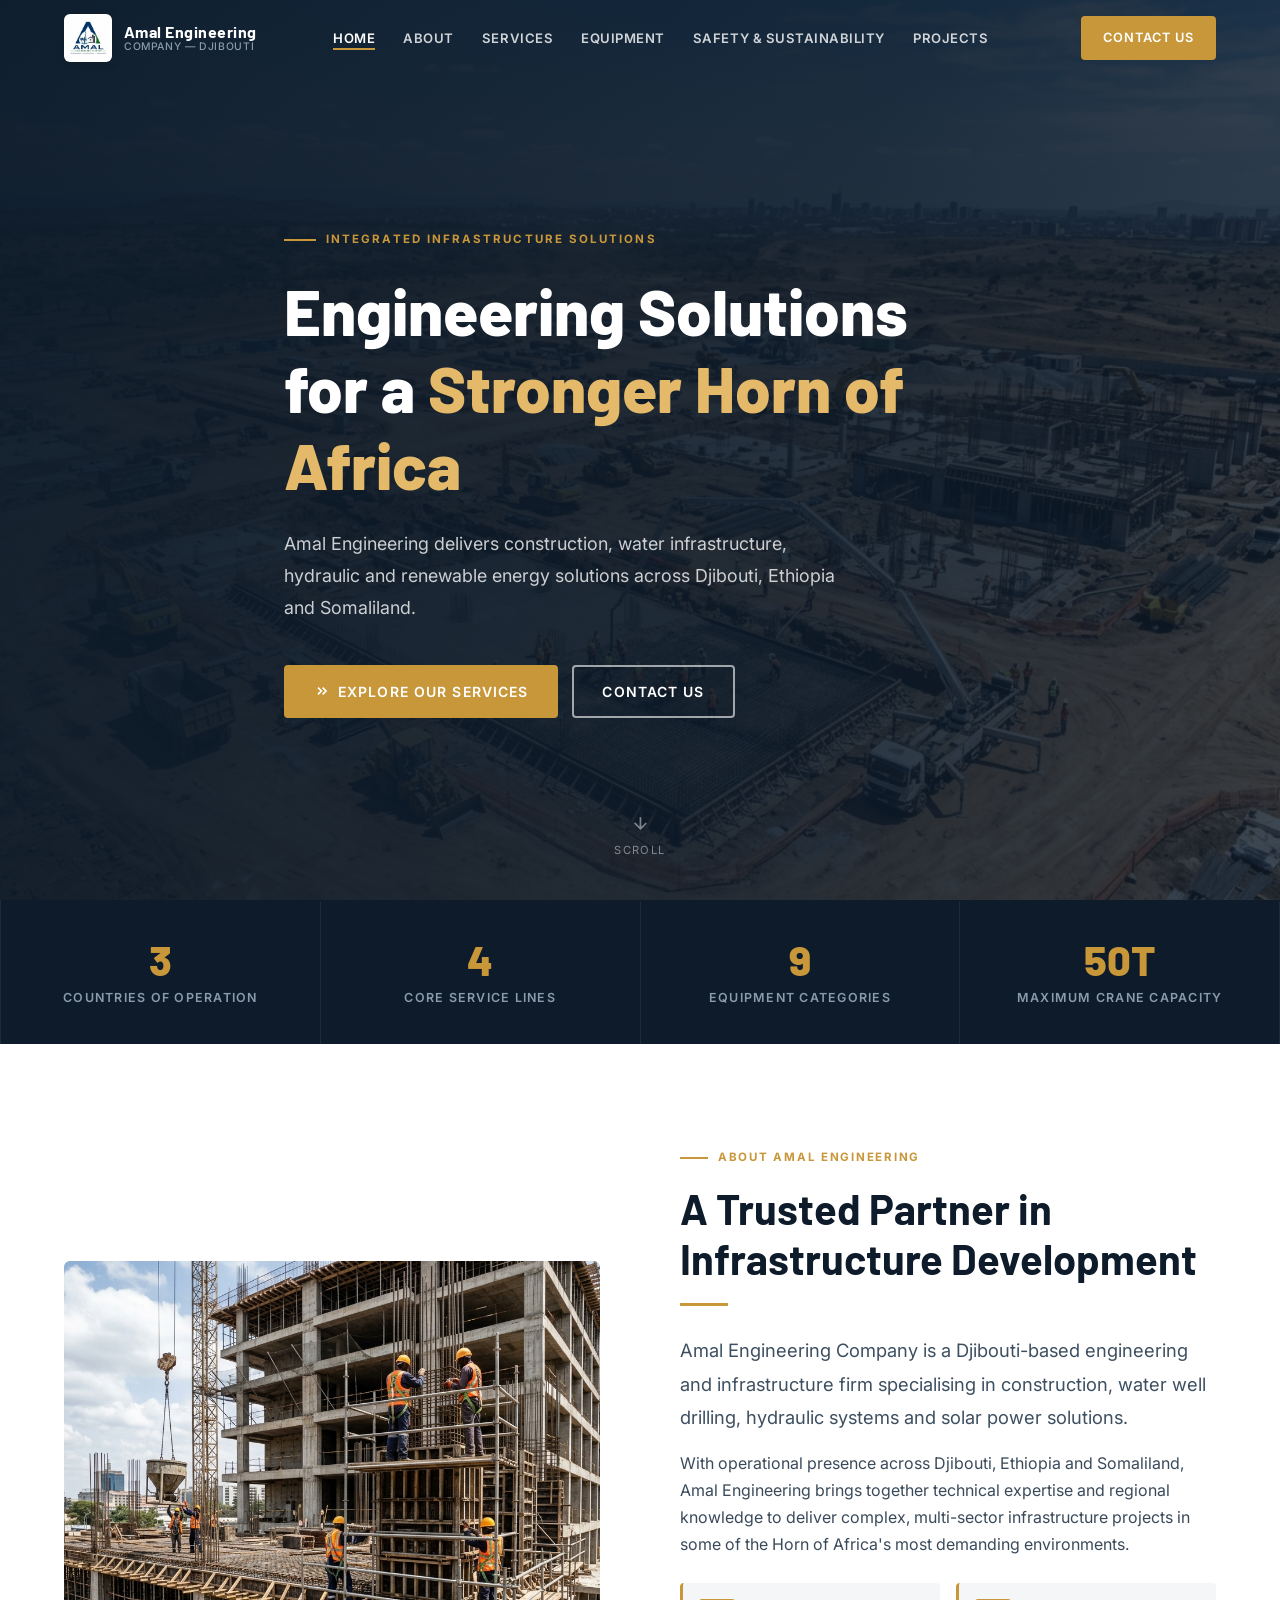
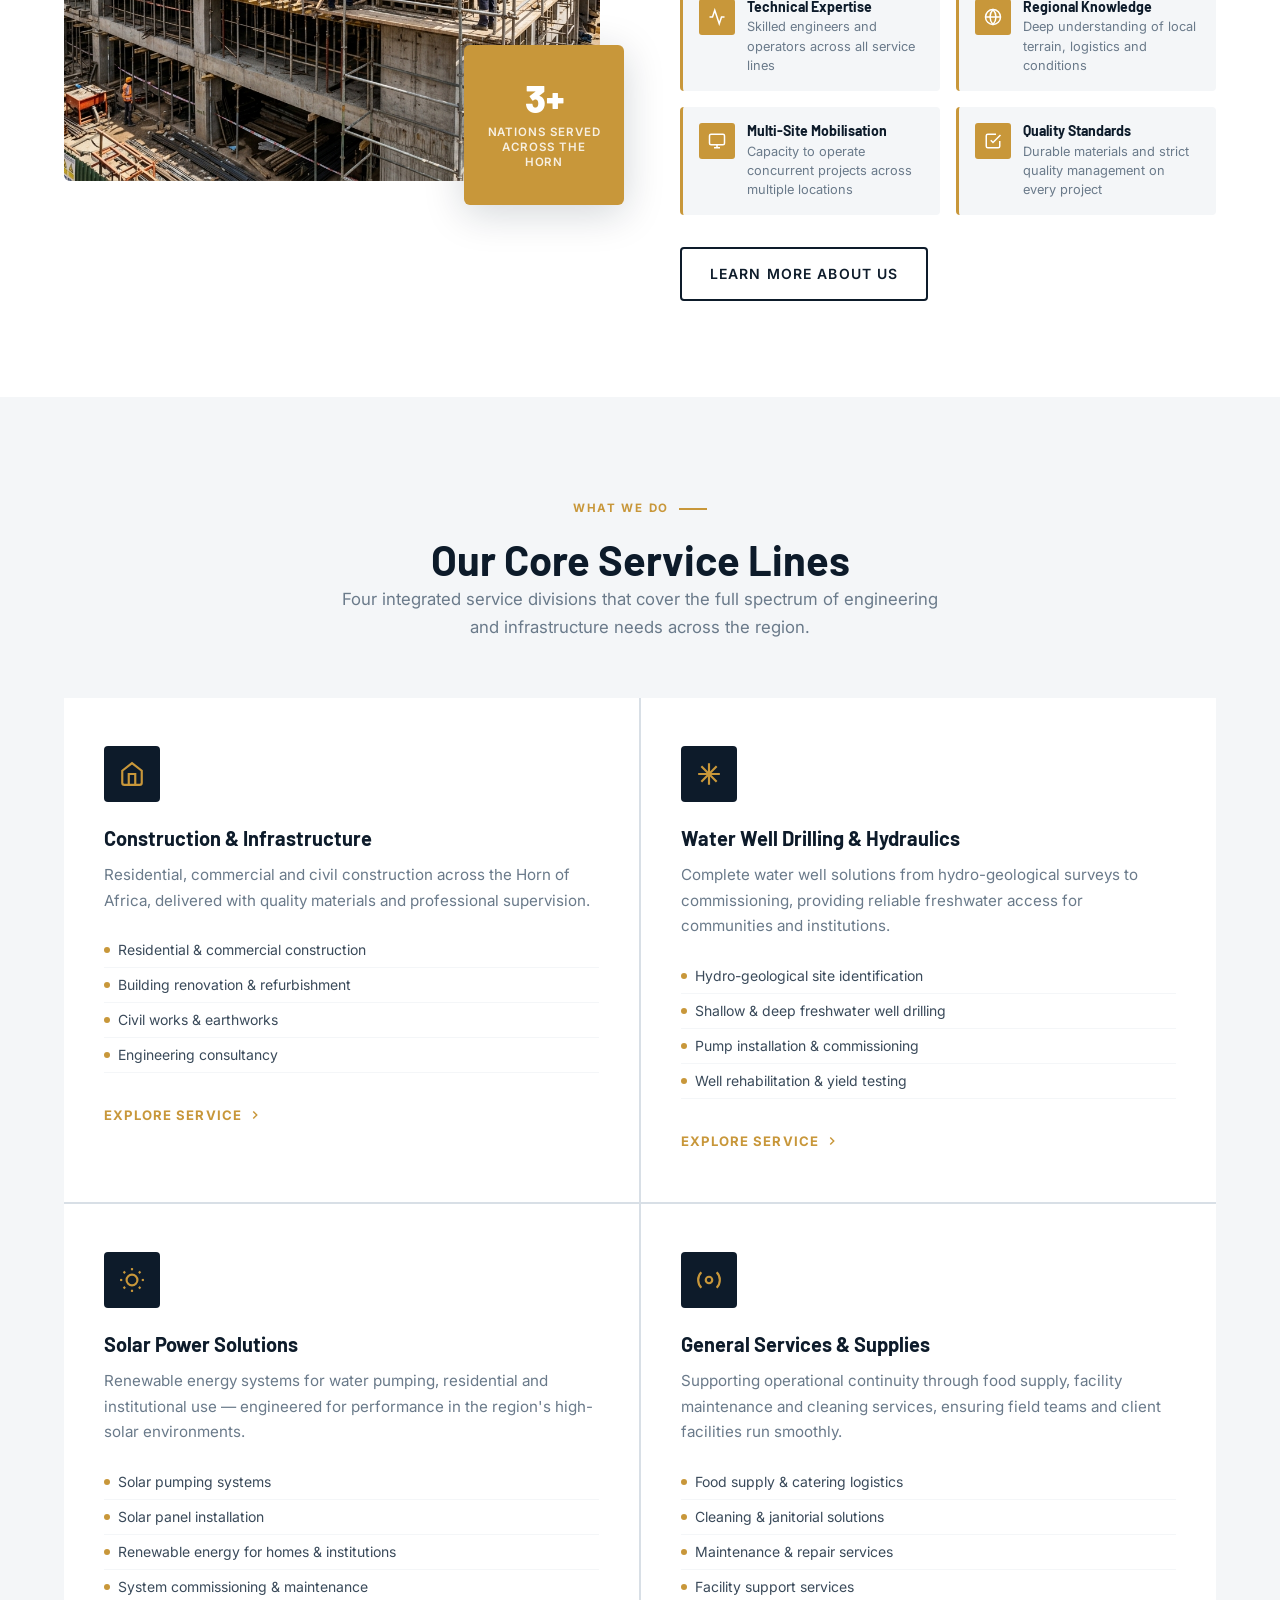
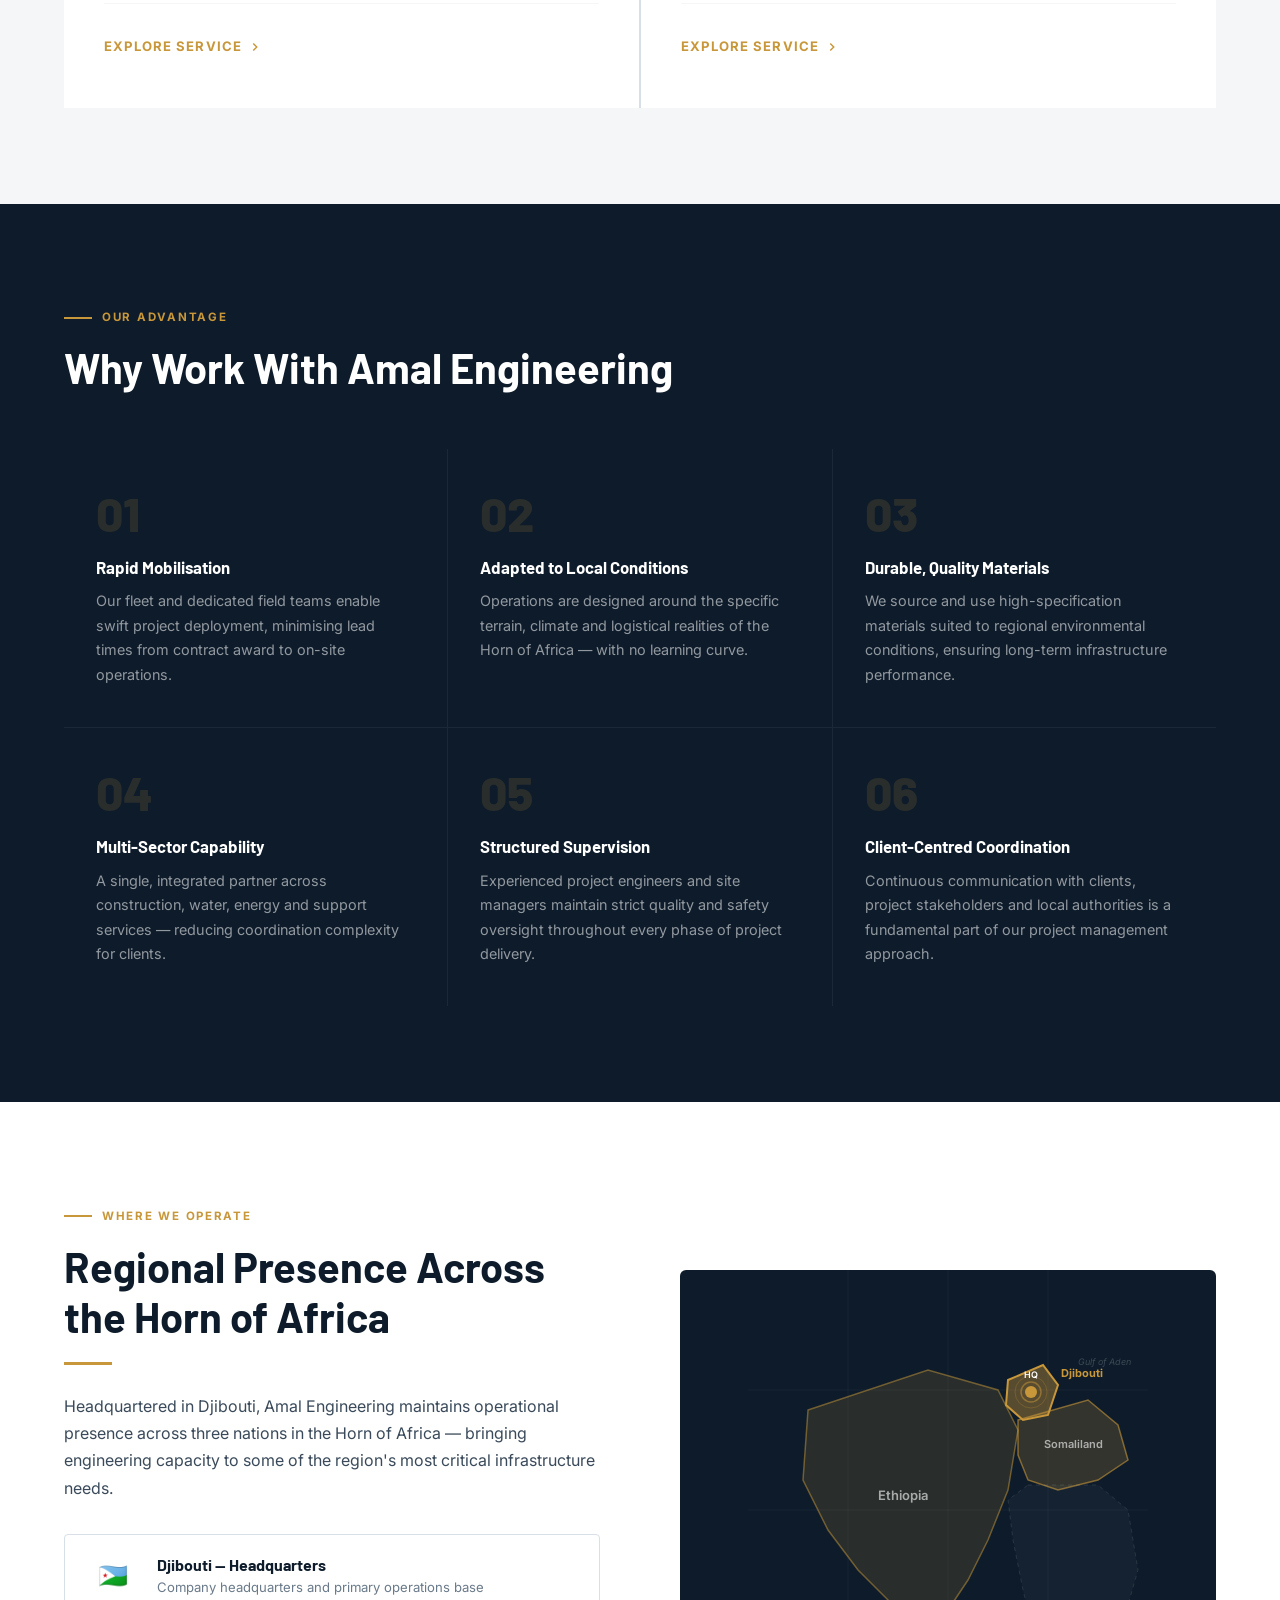
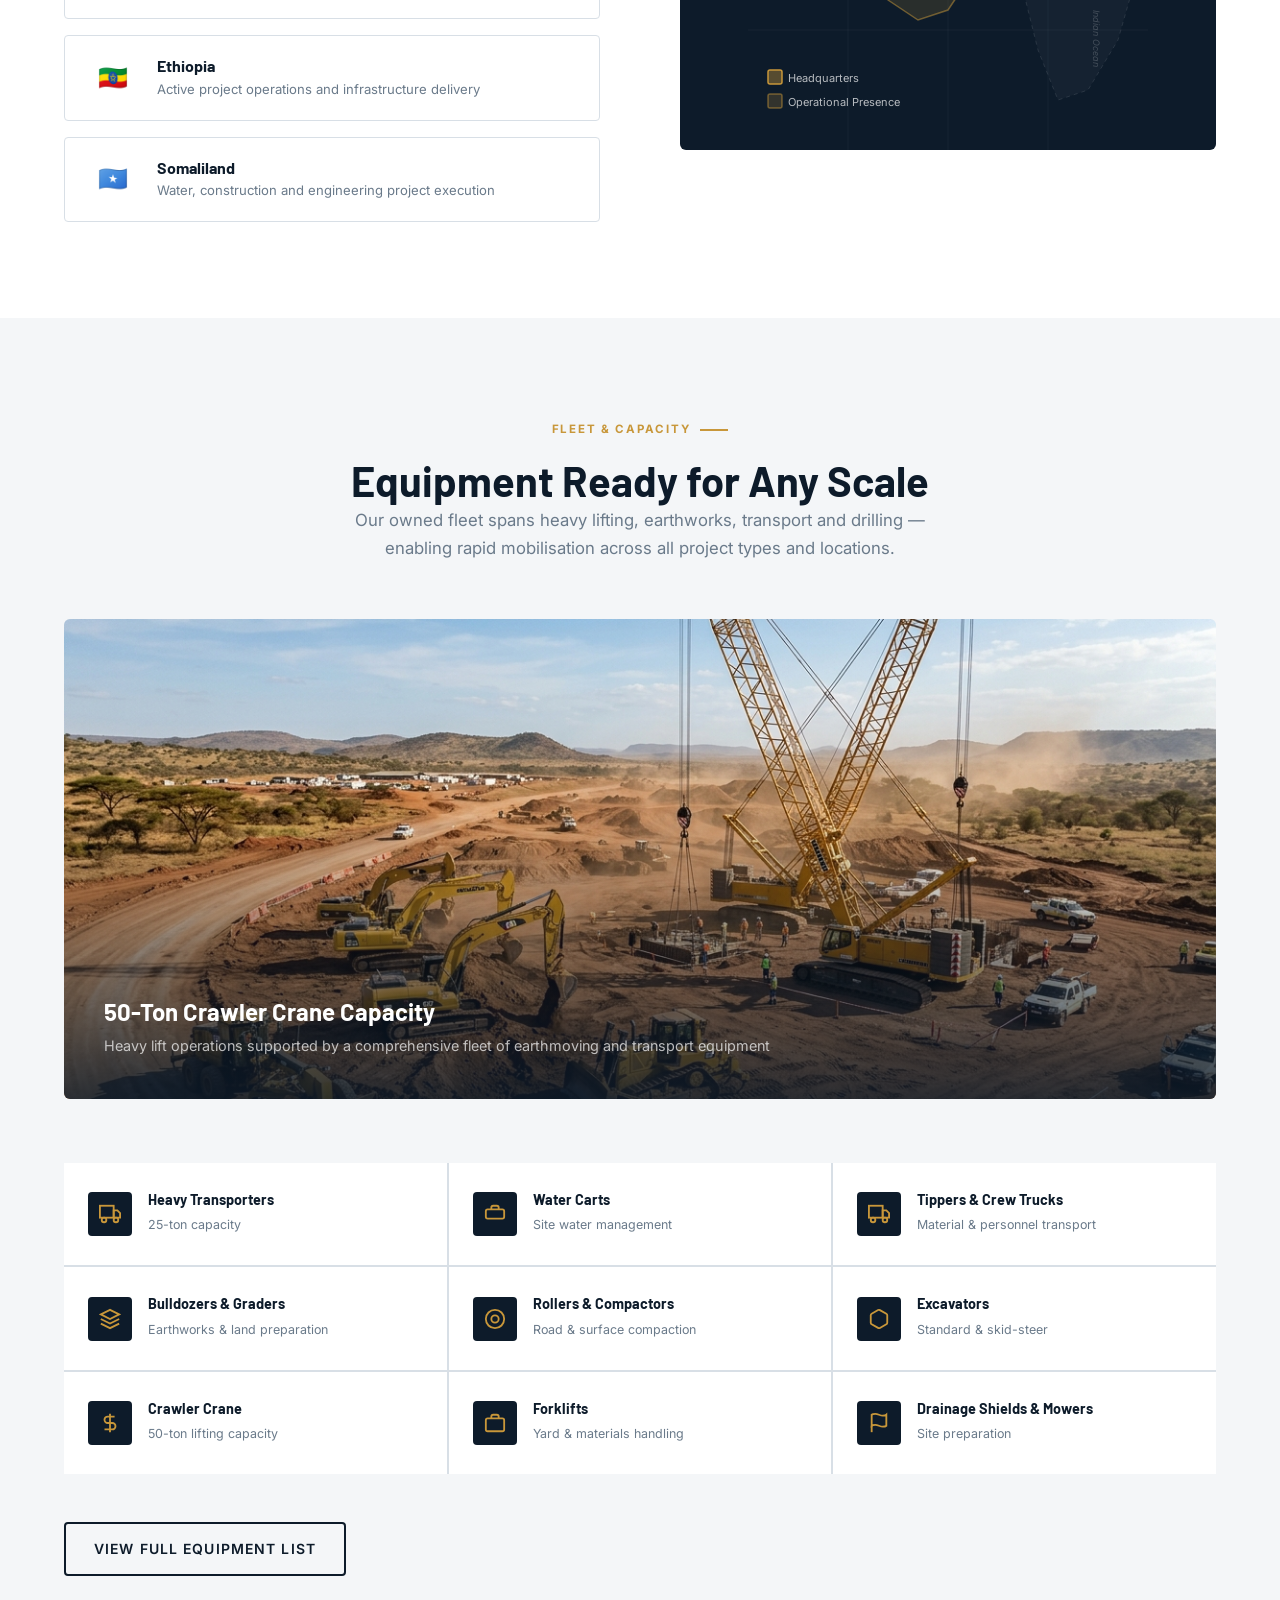
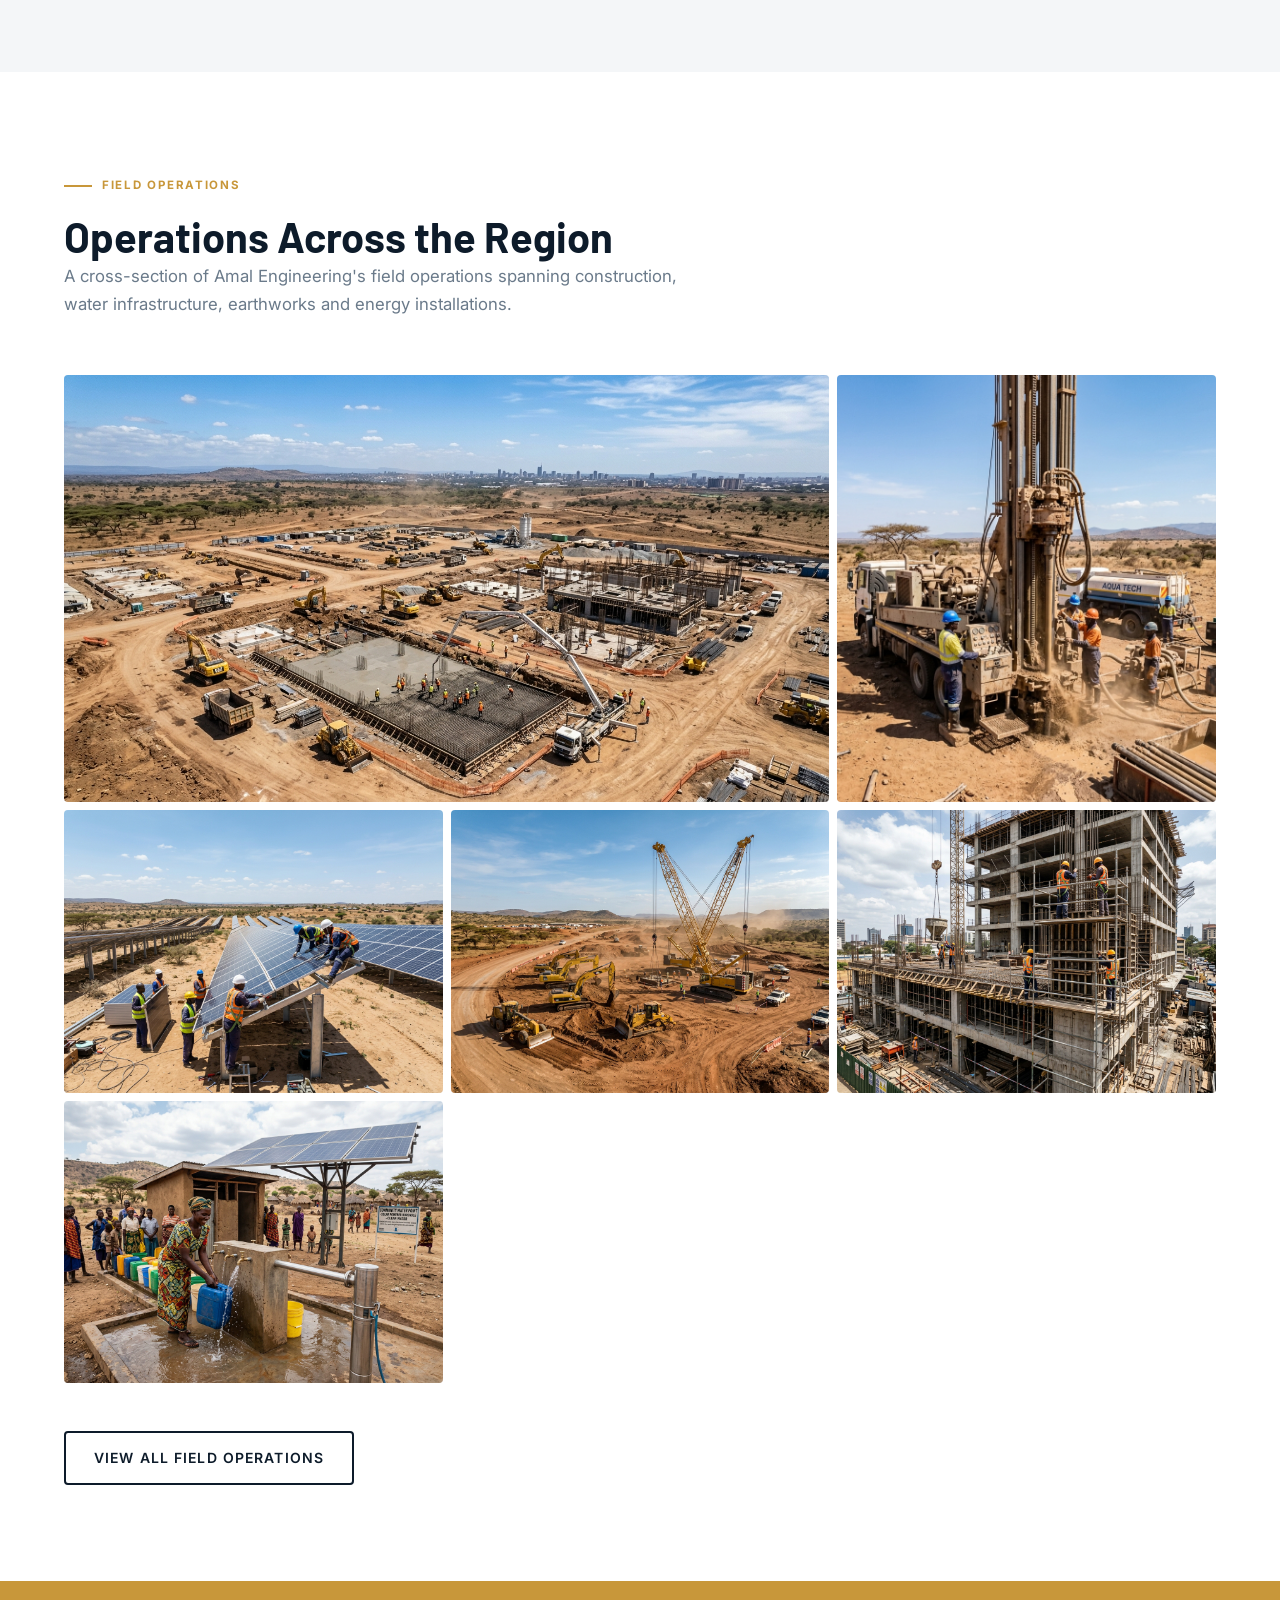
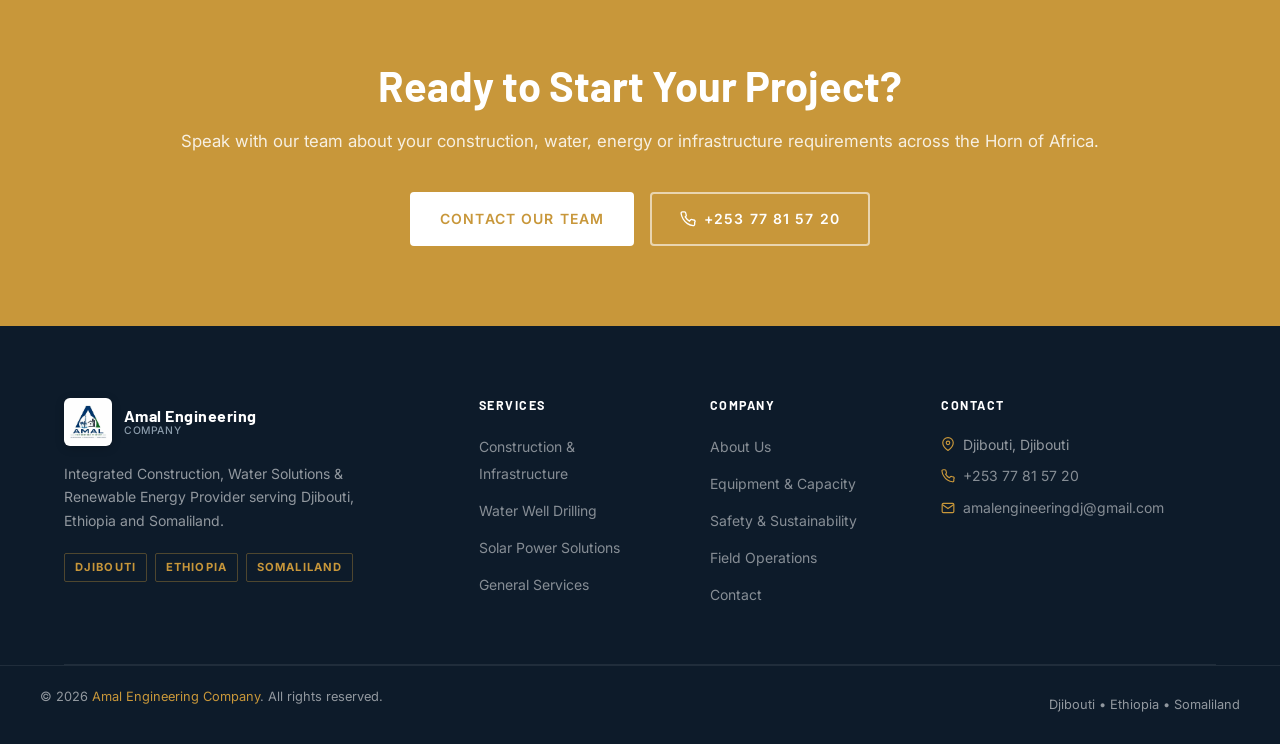
==== commit 94951b12: "Add official Amal Engineering Company logo and favicon across all website pages" ====
--- a/index.html
+++ b/index.html
@@ -1,4 +1,4 @@
-<!DOCTYPE html>
+﻿<!DOCTYPE html>
 <html lang="en">
 <head>
   <meta charset="UTF-8" />
@@ -8,7 +8,7 @@
   <meta name="keywords" content="engineering company Djibouti, water well drilling, construction Horn of Africa, solar energy Djibouti, infrastructure Ethiopia, Somaliland construction" />
   <link rel="canonical" href="index.html" />
   <link rel="stylesheet" href="css/style.css" />
-  <link rel="icon" href="data:image/svg+xml,<svg xmlns='http://www.w3.org/2000/svg' viewBox='0 0 32 32'><rect width='32' height='32' rx='4' fill='%23C8973A'/><text y='22' x='4' font-size='18' font-weight='bold' fill='white' font-family='sans-serif'>A</text></svg>" />
+  <link rel="icon" type="image/png" href="images/favicon.png" />
 </head>
 <body>
 
@@ -16,7 +16,7 @@
 <header id="site-header">
   <div class="header-inner">
     <a href="index.html" class="site-logo" aria-label="Amal Engineering Home">
-      <div class="logo-mark">AE</div>
+      <img src="images/logo.png" alt="Amal Engineering Company Logo" class="logo-img" />
       <div class="logo-text">
         <span>Amal Engineering</span>
         <span>Company — Djibouti</span>
@@ -539,7 +539,7 @@
     <div class="footer-grid">
       <div class="footer-brand">
         <div class="site-logo">
-          <div class="logo-mark">AE</div>
+          <img src="images/logo.png" alt="Amal Engineering Company Logo" class="logo-img" />
           <div class="logo-text">
             <span>Amal Engineering</span>
             <span>Company</span>
--- a/css/style.css
+++ b/css/style.css
@@ -197,6 +197,21 @@
   align-items: center;
   gap: 12px;
   flex-shrink: 0;
+}
+.logo-img {
+  width: 48px;
+  height: 48px;
+  object-fit: contain;
+  background: var(--white);
+  border-radius: 6px;
+  padding: 2px;
+  box-shadow: 0 2px 10px rgba(0,0,0,0.18);
+  transition: transform 0.2s ease, box-shadow 0.2s ease;
+  flex-shrink: 0;
+}
+.site-logo:hover .logo-img {
+  transform: scale(1.04);
+  box-shadow: 0 4px 14px rgba(200,151,58,0.3);
 }
 .logo-mark {
   width: 40px;
